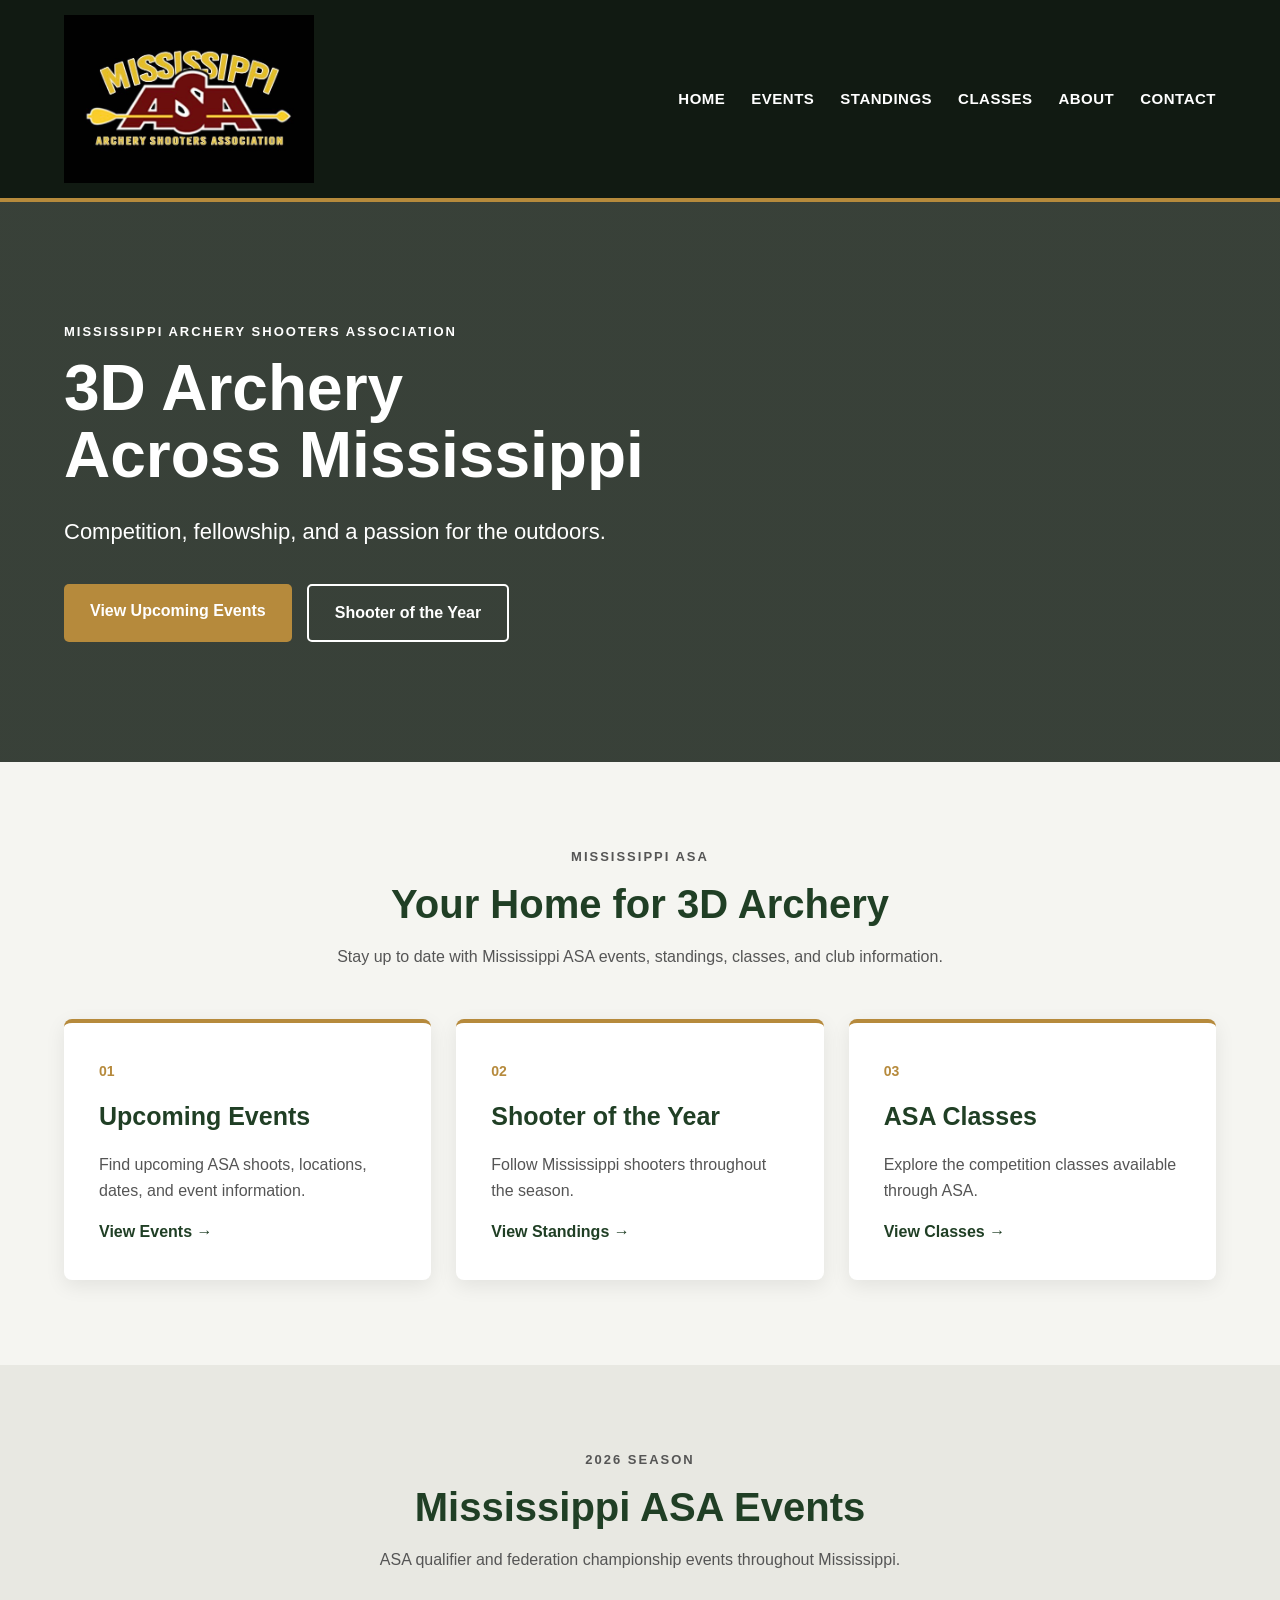
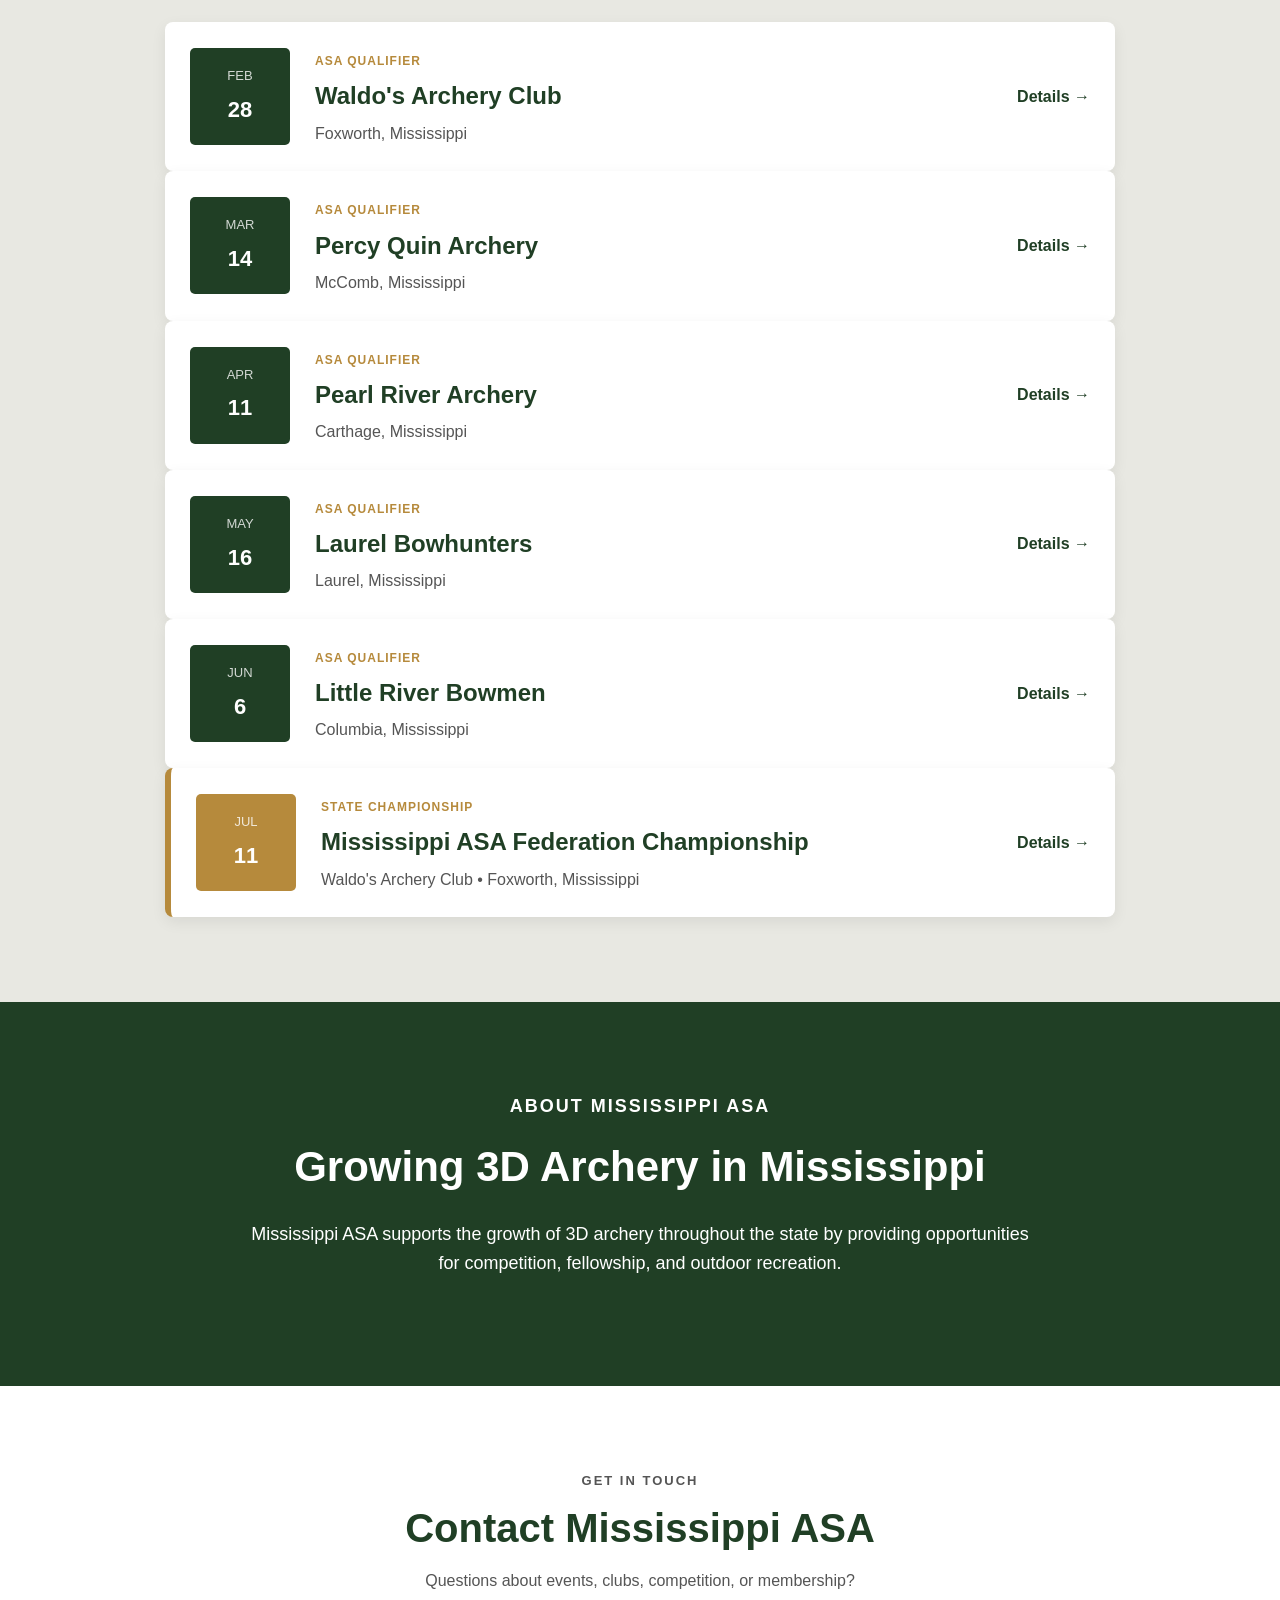
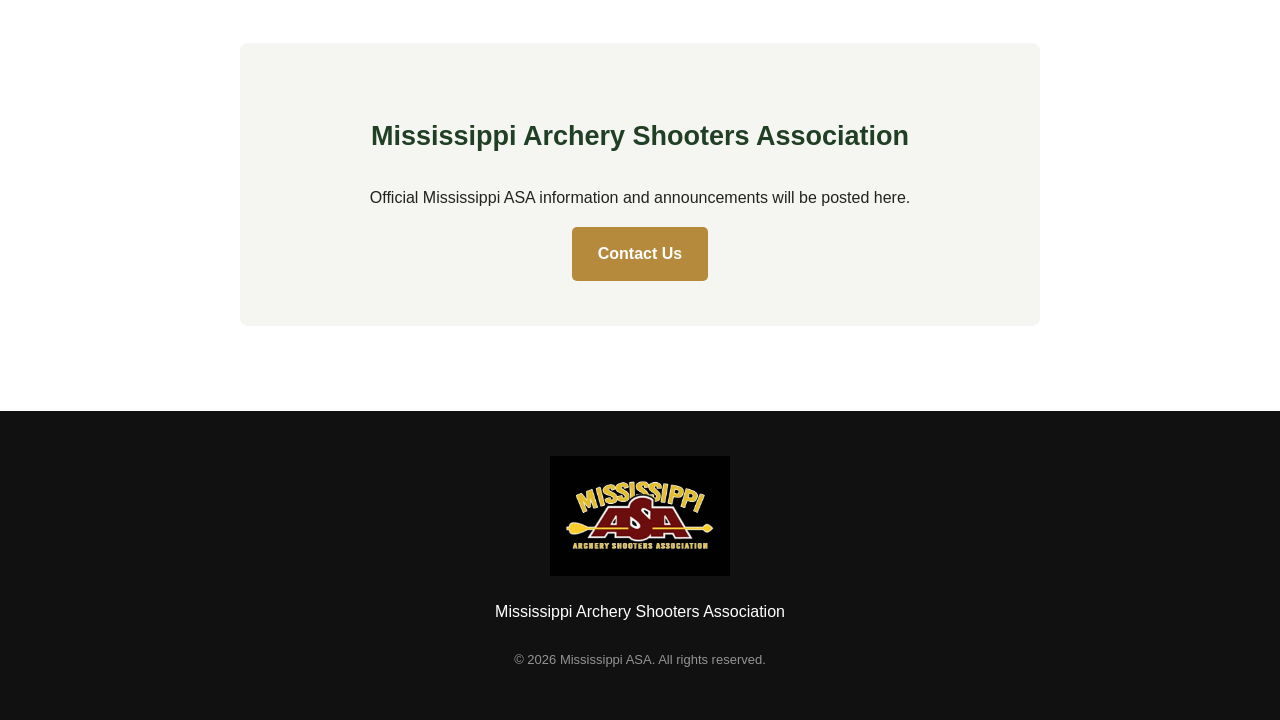
==== index.html @ 08bc9ba5 "Update event links to point to events.html" ====
<!DOCTYPE html>
<html lang="en">

<head>

    <meta charset="UTF-8">

    <meta name="viewport"
          content="width=device-width, initial-scale=1.0">

    <meta name="description"
          content="Mississippi Archery Shooters Association - 3D archery competition across Mississippi.">

    <title>Mississippi ASA | 3D Archery in Mississippi</title>

    <link rel="stylesheet" href="css/style.css">

</head>

<body>


<!-- =========================
     HEADER
========================= -->

<header class="site-header">

    <div class="container header-content">

        <a href="index.html" class="brand">

            <img
                src="./images/asablacknewlogo.jpeg"
                alt="Mississippi Archery Shooters Association"
                class="site-logo"
            >

        </a>


        <nav class="main-nav">

            <a href="index.html">Home</a>

            <a href="events.html">Events</a>

            <a href="standings.html">Standings</a>

            <a href="#classes">Classes</a>

            <a href="#about">About</a>

            <a href="#contact">Contact</a>

        </nav>

    </div>

</header>



<!-- =========================
     HERO
========================= -->

<main>

<section class="hero">

    <div class="container hero-content">

        <p class="eyebrow">
            MISSISSIPPI ARCHERY SHOOTERS ASSOCIATION
        </p>

        <h1>
            3D Archery<br>
            Across Mississippi
        </h1>

        <p class="hero-text">
            Competition, fellowship, and a passion for
            the outdoors.
        </p>

        <div class="hero-buttons">

            <a href="events.html" class="button">
                View Upcoming Events
            </a>

            <a href="standings.html" class="button button-outline">
                Shooter of the Year
            </a>

        </div>

    </div>

</section>



<!-- =========================
     QUICK LINKS
========================= -->

<section class="quick-links">

    <div class="container">

        <div class="section-heading">

            <p class="eyebrow">
                MISSISSIPPI ASA
            </p>

            <h2>
                Your Home for 3D Archery
            </h2>

            <p>
                Stay up to date with Mississippi ASA
                events, standings, classes, and club information.
            </p>

        </div>


        <div class="card-grid">


            <article class="card">

                <span class="card-number">
                    01
                </span>

                <h3>
                    Upcoming Events
                </h3>

                <p>
                    Find upcoming ASA shoots,
                    locations, dates, and event information.
                </p>

                <a href="events.html">
                    View Events →
                </a>

            </article>



            <article class="card">

                <span class="card-number">
                    02
                </span>

                <h3>
                    Shooter of the Year
                </h3>

                <p>
                    Follow Mississippi shooters
                    throughout the season.
                </p>

                <a href="standings.html">
                    View Standings →
                </a>

            </article>



            <article class="card">

                <span class="card-number">
                    03
                </span>

                <h3>
                    ASA Classes
                </h3>

                <p>
                    Explore the competition classes
                    available through ASA.
                </p>

                <a href="#classes">
                    View Classes →
                </a>

            </article>

        </div>

    </div>

</section>




<!-- =========================
     2026 ASA EVENTS
========================= -->
<section class="events" id="events">

    <div class="container">

        <div class="section-heading">

            <p class="eyebrow">
                2026 SEASON
            </p>

            <h2>
                Mississippi ASA Events
            </h2>

            <p>
                ASA qualifier and federation championship
                events throughout Mississippi.
            </p>

        </div>

        <div class="event-list">

            <article class="event-card">

                <div class="event-date">
                    <span>FEB</span>
                    <strong>28</strong>
                </div>

                <div class="event-info">

                    <span class="event-type">
                        ASA QUALIFIER
                    </span>

                    <h3>
                        Waldo's Archery Club
                    </h3>

                    <p>
                        Foxworth, Mississippi
                    </p>

                </div>

                <span class="event-link">
                    Details →
                </span>

            </article>


            <article class="event-card">

                <div class="event-date">
                    <span>MAR</span>
                    <strong>14</strong>
                </div>

                <div class="event-info">

                    <span class="event-type">
                        ASA QUALIFIER
                    </span>

                    <h3>
                        Percy Quin Archery
                    </h3>

                    <p>
                        McComb, Mississippi
                    </p>

                </div>

                <span class="event-link">
                    Details →
                </span>

            </article>


            <article class="event-card">

                <div class="event-date">
                    <span>APR</span>
                    <strong>11</strong>
                </div>

                <div class="event-info">

                    <span class="event-type">
                        ASA QUALIFIER
                    </span>

                    <h3>
                        Pearl River Archery
                    </h3>

                    <p>
                        Carthage, Mississippi
                    </p>

                </div>

                <span class="event-link">
                    Details →
                </span>

            </article>


            <article class="event-card">

                <div class="event-date">
                    <span>MAY</span>
                    <strong>16</strong>
                </div>

                <div class="event-info">

                    <span class="event-type">
                        ASA QUALIFIER
                    </span>

                    <h3>
                        Laurel Bowhunters
                    </h3>

                    <p>
                        Laurel, Mississippi
                    </p>

                </div>

                <span class="event-link">
                    Details →
                </span>

            </article>


            <article class="event-card">

                <div class="event-date">
                    <span>JUN</span>
                    <strong>6</strong>
                </div>

                <div class="event-info">

                    <span class="event-type">
                        ASA QUALIFIER
                    </span>

                    <h3>
                        Little River Bowmen
                    </h3>

                    <p>
                        Columbia, Mississippi
                    </p>

                </div>

                <span class="event-link">
                    Details →
                </span>

            </article>


            <article class="event-card featured-event">

                <div class="event-date">
                    <span>JUL</span>
                    <strong>11</strong>
                </div>

                <div class="event-info">

                    <span class="event-type">
                        STATE CHAMPIONSHIP
                    </span>

                    <h3>
                        Mississippi ASA Federation Championship
                    </h3>

                    <p>
                        Waldo's Archery Club • Foxworth, Mississippi
                    </p>

                </div>

                <span class="event-link">
                    Details →
                </span>

            </article>

        </div>

    </div>

</section>


<!-- =========================
     ABOUT
========================= -->

<section class="about" id="about">

    <div class="container about-content">

        <p class="eyebrow">
            ABOUT MISSISSIPPI ASA
        </p>

        <h2>
            Growing 3D Archery in Mississippi
        </h2>

        <p>
            Mississippi ASA supports the growth of 3D
            archery throughout the state by providing
            opportunities for competition, fellowship,
            and outdoor recreation.
        </p>

    </div>

</section>



<!-- =========================
     CONTACT
========================= -->

<section class="contact" id="contact">

    <div class="container">

        <div class="section-heading">

            <p class="eyebrow">
                GET IN TOUCH
            </p>

            <h2>
                Contact Mississippi ASA
            </h2>

            <p>
                Questions about events, clubs,
                competition, or membership?
            </p>

        </div>


        <div class="contact-card">

            <h3>
                Mississippi Archery Shooters Association
            </h3>

            <p>
                Official Mississippi ASA information
                and announcements will be posted here.
            </p>

            <a href="mailto:info@mississippi-asa.com"
               class="button">
                Contact Us
            </a>

        </div>

    </div>

</section>

</main>



<!-- =========================
     FOOTER
========================= -->

<footer class="site-footer">

    <div class="container">

        <img
            src="./images/asablacknewlogo.jpeg"
            alt="Mississippi ASA"
            class="footer-logo"
        >

        <p>
            Mississippi Archery Shooters Association
        </p>

        <p class="copyright">
            © 2026 Mississippi ASA. All rights reserved.
        </p>

    </div>

</footer>


</body>

</html>
---- css/style.css ----
/* =========================================================
   MISSISSIPPI ASA WEBSITE
   MAIN STYLESHEET
========================================================= */


/* =========================================================
   RESET
========================================================= */

* {
    box-sizing: border-box;
}

html {
    scroll-behavior: smooth;
}

body {
    margin: 0;
    font-family: Arial, Helvetica, sans-serif;
    color: #222;
    background: #f5f5f1;
    line-height: 1.6;
}

img {
    max-width: 100%;
}

a {
    text-decoration: none;
}

.container {
    width: 90%;
    max-width: 1200px;
    margin: 0 auto;
}


/* =========================================================
   HEADER
========================================================= */

.site-header {
    background: #111a12;
    color: white;
    border-bottom: 4px solid #b68a3c;
}

.header-content {
    display: flex;
    justify-content: space-between;
    align-items: center;
    gap: 30px;
    padding: 15px 0;
}

.brand {
    display: flex;
    align-items: center;
}

.site-logo {
    width: 250px;
    height: auto;
    display: block;
}


/* =========================================================
   NAVIGATION
========================================================= */

.main-nav {
    display: flex;
    align-items: center;
    gap: 26px;
}

.main-nav a {
    color: white;
    font-weight: bold;
    font-size: 15px;
    text-transform: uppercase;
    letter-spacing: 0.5px;
}

.main-nav a:hover {
    color: #d5aa51;
}


/* =========================================================
   HERO
========================================================= */

.hero {
    min-height: 560px;

    display: flex;
    align-items: center;

    background:
        linear-gradient(
            rgba(15, 25, 16, 0.82),
            rgba(15, 25, 16, 0.82)
        );

    color: white;
}

.hero-content {
    padding: 90px 0;
}

.eyebrow {
    margin: 0 0 12px;

    font-size: 13px;
    font-weight: bold;

    letter-spacing: 2px;
}

.hero h1 {
    max-width: 800px;

    margin: 0 0 25px;

    font-size: 64px;
    line-height: 1.05;
}

.hero-text {
    max-width: 650px;

    margin: 0 0 35px;

    font-size: 22px;
}

.hero-buttons {
    display: flex;
    gap: 15px;
    flex-wrap: wrap;
}


/* =========================================================
   BUTTONS
========================================================= */

.button {
    display: inline-block;

    padding: 14px 26px;

    background: #b68a3c;
    color: white;

    border-radius: 5px;

    font-weight: bold;

    transition: 0.2s ease;
}

.button:hover {
    background: #946d2c;
    transform: translateY(-1px);
}

.button-outline {
    background: transparent;

    border: 2px solid white;
}

.button-outline:hover {
    background: white;
    color: #203f25;
}


/* =========================================================
   SECTION HEADINGS
========================================================= */

.quick-links,
.events,
.standings,
.classes,
.contact {
    padding: 85px 0;
}

.section-heading {
    max-width: 720px;

    margin: 0 auto 50px;

    text-align: center;
}

.section-heading h2 {
    margin: 5px 0 15px;

    color: #203f25;

    font-size: 40px;
    line-height: 1.2;
}

.section-heading p {
    color: #555;
}
.event-type {
    display: inline-block;
    margin-bottom: 6px;

    color: #b68a3c;

    font-size: 12px;
    font-weight: bold;

    letter-spacing: 1px;
}

.featured-event {
    border-left: 6px solid #b68a3c;
}

.featured-event .event-date {
    background: #b68a3c;
}

.event-link:hover {
    color: #b68a3c;
}

/* =========================================================
   QUICK LINK CARDS
========================================================= */

.card-grid {
    display: grid;

    grid-template-columns:
        repeat(3, 1fr);

    gap: 25px;
}

.card {
    background: white;

    padding: 35px;

    border-radius: 8px;

    box-shadow:
        0 6px 20px rgba(0, 0, 0, 0.08);

    border-top: 4px solid #b68a3c;
}

.card-number {
    color: #b68a3c;

    font-size: 14px;
    font-weight: bold;
}

.card h3 {
    margin: 12px 0;

    color: #203f25;

    font-size: 25px;
}

.card p {
    color: #555;
}

.card a {
    color: #203f25;

    font-weight: bold;
}

.card a:hover {
    color: #b68a3c;
}


/* =========================================================
   EVENTS
========================================================= */

.events {
    background: #e8e8e2;
}

.event-list {
    max-width: 950px;

    margin: auto;
}

.event-card {
    display: flex;

    align-items: center;

    gap: 25px;

    background: white;

    padding: 25px;

    border-radius: 8px;

    box-shadow:
        0 5px 15px rgba(0, 0, 0, 0.07);
}

.event-date {
    min-width: 100px;

    padding: 18px;

    background: #203f25;

    color: white;

    text-align: center;

    border-radius: 5px;
}

.event-date span {
    display: block;

    font-size: 13px;

    opacity: 0.8;
}

.event-date strong {
    display: block;

    margin-top: 5px;

    font-size: 22px;
}

.event-info {
    flex: 1;
}

.event-info h3 {
    margin: 0 0 5px;

    color: #203f25;

    font-size: 24px;
}

.event-info p {
    margin: 0;

    color: #555;
}
.event-type {
    display: inline-block;

    margin-bottom: 6px;

    color: #b68a3c;

    font-size: 12px;

    font-weight: bold;

    letter-spacing: 1px;
}

.featured-event {
    border-left: 6px solid #b68a3c;
}

.featured-event .event-date {
    background: #b68a3c;
}

.event-link:hover {
    color: #b68a3c;
}

.event-link {
    color: #203f25;

    font-weight: bold;
}


/* =========================================================
   SHOOTER OF THE YEAR
========================================================= */

.standings {
    background: white;
}

.standings-preview {
    max-width: 950px;

    margin: 0 auto 35px;

    border-radius: 8px;

    overflow: hidden;

    box-shadow:
        0 5px 20px rgba(0, 0, 0, 0.08);
}

.standing-header,
.standing-row {
    display: grid;

    grid-template-columns:
        100px 1fr 180px 120px;

    gap: 15px;

    align-items: center;

    padding: 18px 25px;
}

.standing-header {
    background: #203f25;

    color: white;

    font-size: 13px;

    font-weight: bold;

    letter-spacing: 1px;
}

.standing-row {
    background: #f8f8f5;

    color: #333;
}

.center-button {
    text-align: center;
}


/* =========================================================
   ASA CLASSES
========================================================= */

.classes {
    background: #f0f0eb;
}

.class-grid {
    display: grid;

    grid-template-columns:
        repeat(3, 1fr);

    gap: 20px;
}

.class-card {
    background: white;

    padding: 30px;

    border-radius: 7px;

    border-left: 5px solid #b68a3c;

    box-shadow:
        0 4px 15px rgba(0, 0, 0, 0.06);
}

.class-card h3 {
    margin-top: 0;

    color: #203f25;

    font-size: 22px;
}

.class-card p {
    margin-bottom: 0;

    color: #666;
}


/* =========================================================
   ABOUT
========================================================= */

.about {
    padding: 90px 0;

    background: #203f25;

    color: white;
}

.about-content {
    max-width: 800px;

    text-align: center;
}

.about h2 {
    margin: 5px 0 20px;

    font-size: 42px;
}

.about p {
    font-size: 18px;
}


/* =========================================================
   CONTACT
========================================================= */

.contact {
    background: white;
}

.contact-card {
    max-width: 800px;

    margin: auto;

    padding: 45px;

    text-align: center;

    background: #f5f5f1;

    border-radius: 8px;
}

.contact-card h3 {
    color: #203f25;

    font-size: 27px;
}


/* =========================================================
   FOOTER
========================================================= */

.site-footer {
    padding: 45px 0;

    background: #111;

    color: white;

    text-align: center;
}

.footer-logo {
    width: 180px;

    margin-bottom: 10px;
}

.site-footer p {
    margin: 5px 0;
}

.copyright {
    margin-top: 25px !important;

    font-size: 13px;

    opacity: 0.55;
}


/* =========================================================
   TABLET
========================================================= */

@media (max-width: 900px) {

    .header-content {
        flex-direction: column;

        text-align: center;
    }

    .main-nav {
        flex-wrap: wrap;

        justify-content: center;

        gap: 15px 20px;
    }

    .hero h1 {
        font-size: 52px;
    }

    .card-grid {
        grid-template-columns: 1fr;
    }

    .class-grid {
        grid-template-columns:
            repeat(2, 1fr);
    }

}


/* =========================================================
   MOBILE
========================================================= */

@media (max-width: 600px) {

    .container {
        width: 92%;
    }

    .site-logo {
        width: 190px;
    }

    .main-nav {
        gap: 10px 15px;
    }

    .main-nav a {
        font-size: 13px;
    }

    .hero {
        min-height: 500px;
    }

    .hero-content {
        padding: 70px 0;
    }

    .hero h1 {
        font-size: 42px;
    }

    .hero-text {
        font-size: 18px;
    }

    .hero-buttons {
        flex-direction: column;

        align-items: flex-start;
    }

    .section-heading h2 {
        font-size: 32px;
    }

    .event-card {
        flex-direction: column;

        align-items: flex-start;
    }

    .event-date {
        width: 100%;
    }

    .standing-header,
    .standing-row {
        grid-template-columns:
            50px 1fr 80px;

        padding: 15px;
    }

    .standing-header span:nth-child(4),
    .standing-row strong:last-child {
        display: none;
    }

    .class-grid {
        grid-template-columns: 1fr;
    }

    .about h2 {
        font-size: 32px;
    }

}
/* =========================================================
   STANDINGS PAGE
========================================================= */

.page-hero {
    padding: 80px 0;

    background: #203f25;

    color: white;
}

.page-hero h1 {
    margin: 5px 0 10px;

    font-size: 50px;
}

.page-hero p {
    font-size: 18px;
}


.standings-page {
    padding: 80px 0;

    background: #f5f5f1;
}


.standings-controls {
    max-width: 950px;

    margin: 0 auto 25px;

    display: flex;

    align-items: center;

    gap: 15px;
}


.standings-controls label {
    font-weight: bold;

    color: #203f25;
}


.standings-controls select {
    padding: 10px 15px;

    border: 1px solid #ccc;

    border-radius: 5px;

    background: white;

    font-size: 15px;
}


.standings-table {
    max-width: 950px;

    margin: auto;

    background: white;

    border-radius: 8px;

    overflow: hidden;

    box-shadow:
        0 5px 20px rgba(0,0,0,.08);
}


.standings-table .standing-header,
.standings-table .standing-row {

    display: grid;

    grid-template-columns:
        80px 1fr 180px 120px 80px;

    gap: 15px;

    align-items: center;

    padding: 18px 25px;

}


.standings-table .standing-header {

    background: #203f25;

    color: white;

    font-size: 13px;

    font-weight: bold;

    letter-spacing: 1px;
}


.standings-table .standing-row {

    border-bottom: 1px solid #eee;
}


/* MOBILE */

@media (max-width: 600px) {

    .page-hero h1 {
        font-size: 38px;
    }

    .standings-controls {
        flex-direction: column;

        align-items: flex-start;
    }

    .standings-table {
        overflow-x: auto;
    }

    .standings-table .standing-header,
    .standings-table .standing-row {

        min-width: 650px;

    }

}

/* =====================================================
   STANDINGS SEARCH
===================================================== */

.standings-controls {
    max-width: 950px;

    margin: 0 auto 25px;

    display: flex;

    align-items: flex-end;

    gap: 25px;

    flex-wrap: wrap;
}


.search-control,
.class-control {
    display: flex;

    flex-direction: column;

    gap: 7px;
}


.search-control {
    flex: 1;

    min-width: 260px;
}


.class-control {
    min-width: 220px;
}


.standings-controls label {
    color: #203f25;

    font-size: 14px;

    font-weight: bold;
}


.standings-controls input,
.standings-controls select {

    padding: 12px 14px;

    border: 1px solid #ccc;

    border-radius: 5px;

    background: white;

    font-size: 15px;

}


.standings-controls input:focus,
.standings-controls select:focus {

    outline: none;

    border-color: #b68a3c;

    box-shadow:
        0 0 0 2px rgba(182, 138, 60, 0.15);

}

/* =====================================================
   SHOOTER SCORECARD
===================================================== */

.shooter-row {
    cursor: pointer;

    transition:
        background 0.2s ease;
}


.shooter-row:hover {
    background: #eef1e9;
}


.shooter-row.expanded {
    background: #e8e8e2;
}


.shooter-name {
    font-weight: bold;

    color: #203f25;
}


.shooter-details {
    background: #f5f5f1;

    border-bottom:
        1px solid #ddd;
}


.scorecard {
    max-width: 900px;

    margin: 0 auto;

    padding: 30px 35px;
}


.scorecard h3 {
    margin:
        0 0 3px;

    color: #203f25;

    font-size: 25px;
}


.scorecard-class {
    margin-top: 0;

    color: #777;

    font-weight: bold;
}


.scorecard h4 {
    margin:
        25px 0 10px;

    color: #203f25;

    text-transform:
        uppercase;

    font-size: 13px;

    letter-spacing: 1px;
}


.score-header,
.score-line {
    display: grid;

    grid-template-columns:
        1fr 100px 80px 100px;

    gap: 15px;

    align-items: center;

    padding: 10px 15px;
}


.score-header {
    background: #203f25;

    color: white;

    font-size: 11px;

    font-weight: bold;
}


.score-line {
    background: white;

    border-bottom:
        1px solid #eee;
}


.score-line.counting {
    border-left:
        4px solid #b68a3c;
}


.score-line.dropped {
    color: #999;

    background: #fafafa;
}


.score-line.championship {
    border-left:
        4px solid #203f25;

    font-weight: bold;
}


.score-total {
    display: grid;

    grid-template-columns:
        1fr 120px 120px;

    gap: 15px;

    margin-top: 25px;

    padding: 20px;

    background: #203f25;

    color: white;

    font-weight: bold;

    align-items: center;
}


@media (max-width: 600px) {

    .scorecard {
        padding: 20px 15px;
    }


    .score-header,
    .score-line {

        grid-template-columns:
            1fr 65px 55px 75px;

        gap: 8px;

        padding: 9px 8px;

        font-size: 13px;

    }


    .score-total {

        grid-template-columns:
            1fr 80px 80px;

        gap: 8px;

        padding: 15px;

        font-size: 13px;

    }

}


/* =====================================================
   SHOOTER SCORECARD
===================================================== */

.shooter-row {
    cursor: pointer;
    transition: background-color 0.2s ease;
}

.shooter-row:hover {
    background-color: #eef1e9;
}


.shooter-row.expanded::after {
    content: "−";
}


.shooter-details {
    background: #f7f7f3;
    border-bottom: 1px solid #d8d8d2;
}


.scorecard {
    max-width: 900px;
    margin: 0 auto;
    padding: 30px;
}


.scorecard h3 {
    margin: 0;
    color: #203f25;
    font-size: 25px;
}


.scorecard p {
    margin-top: 5px;
    color: #777;
    font-weight: bold;
}


.scorecard h4 {
    margin: 25px 0 10px;
    color: #203f25;
    font-size: 13px;
    text-transform: uppercase;
    letter-spacing: 1px;
}


.score-header,
.score-line {
    display: grid;

    grid-template-columns:
        1fr
        100px
        70px
        100px;

    gap: 15px;

    align-items: center;

    padding: 12px 15px;
}


.score-header {
    background: #203f25;
    color: white;

    font-size: 11px;
    font-weight: bold;
}


.score-line {
    background: white;
    border-bottom: 1px solid #e5e5e5;
}


.score-line.counting {
    border-left: 4px solid #b68a3c;
}


.score-line.dropped {
    color: #999;
    background: #fafafa;
}


.score-line.championship {
    border-left: 4px solid #203f25;
    font-weight: bold;
}


.score-total {
    display: grid;

    grid-template-columns:
        1fr
        120px
        120px;

    gap: 15px;

    align-items: center;

    margin-top: 25px;

    padding: 20px;

    background: #203f25;
    color: white;

    font-weight: bold;

    border-radius: 5px;
}


@media (max-width: 600px) {

    .scorecard {
        padding: 20px 12px;
    }


    .score-header,
    .score-line {

        grid-template-columns:
            1fr
            60px
            50px
            70px;

        gap: 8px;

        padding: 10px 8px;

        font-size: 13px;
    }


    .score-total {

        grid-template-columns:
            1fr
            70px
            70px;

        gap: 8px;

        padding: 15px;

        font-size: 13px;
    }

}

/* =====================================================
   EVENT RESULTS PODIUM
===================================================== */

.event-result-row {
    transition:
        transform 0.15s ease,
        background-color 0.15s ease;
}

.event-result-row:hover {
    transform: translateX(3px);
}


/* 1st place */



/* 2nd place */



/* 3rd place */



/* Make podium scores stand out */

.event-result-row: strong,
.event-result-row: strong,
.event-result-row: strong {
    font-weight: 800;
}

/* =====================================================
   SHOOTER OF THE YEAR PODIUM
===================================================== */



/* 1st place */



/* 2nd place */




/* 3rd place */



/* Highlight scores */

.soy-result-row:strong,
.soy-result-row: strong,
.soy-result-row: strong {
    font-weight: 800;
}

/* =====================================================
   RESULTS PODIUM
===================================================== */

.podium-first {
    background: #fff8df !important;
    border-left: 5px solid #c9a227 !important;
}

.podium-second {
    background: #f3f3f3 !important;
    border-left: 5px solid #9b9b9b !important;
}

.podium-third {
    background: #f8eee5 !important;
    border-left: 5px solid #a66a3f !important;
}

.podium-first strong,
.podium-second strong,
.podium-third strong {
    font-weight: 800;
}
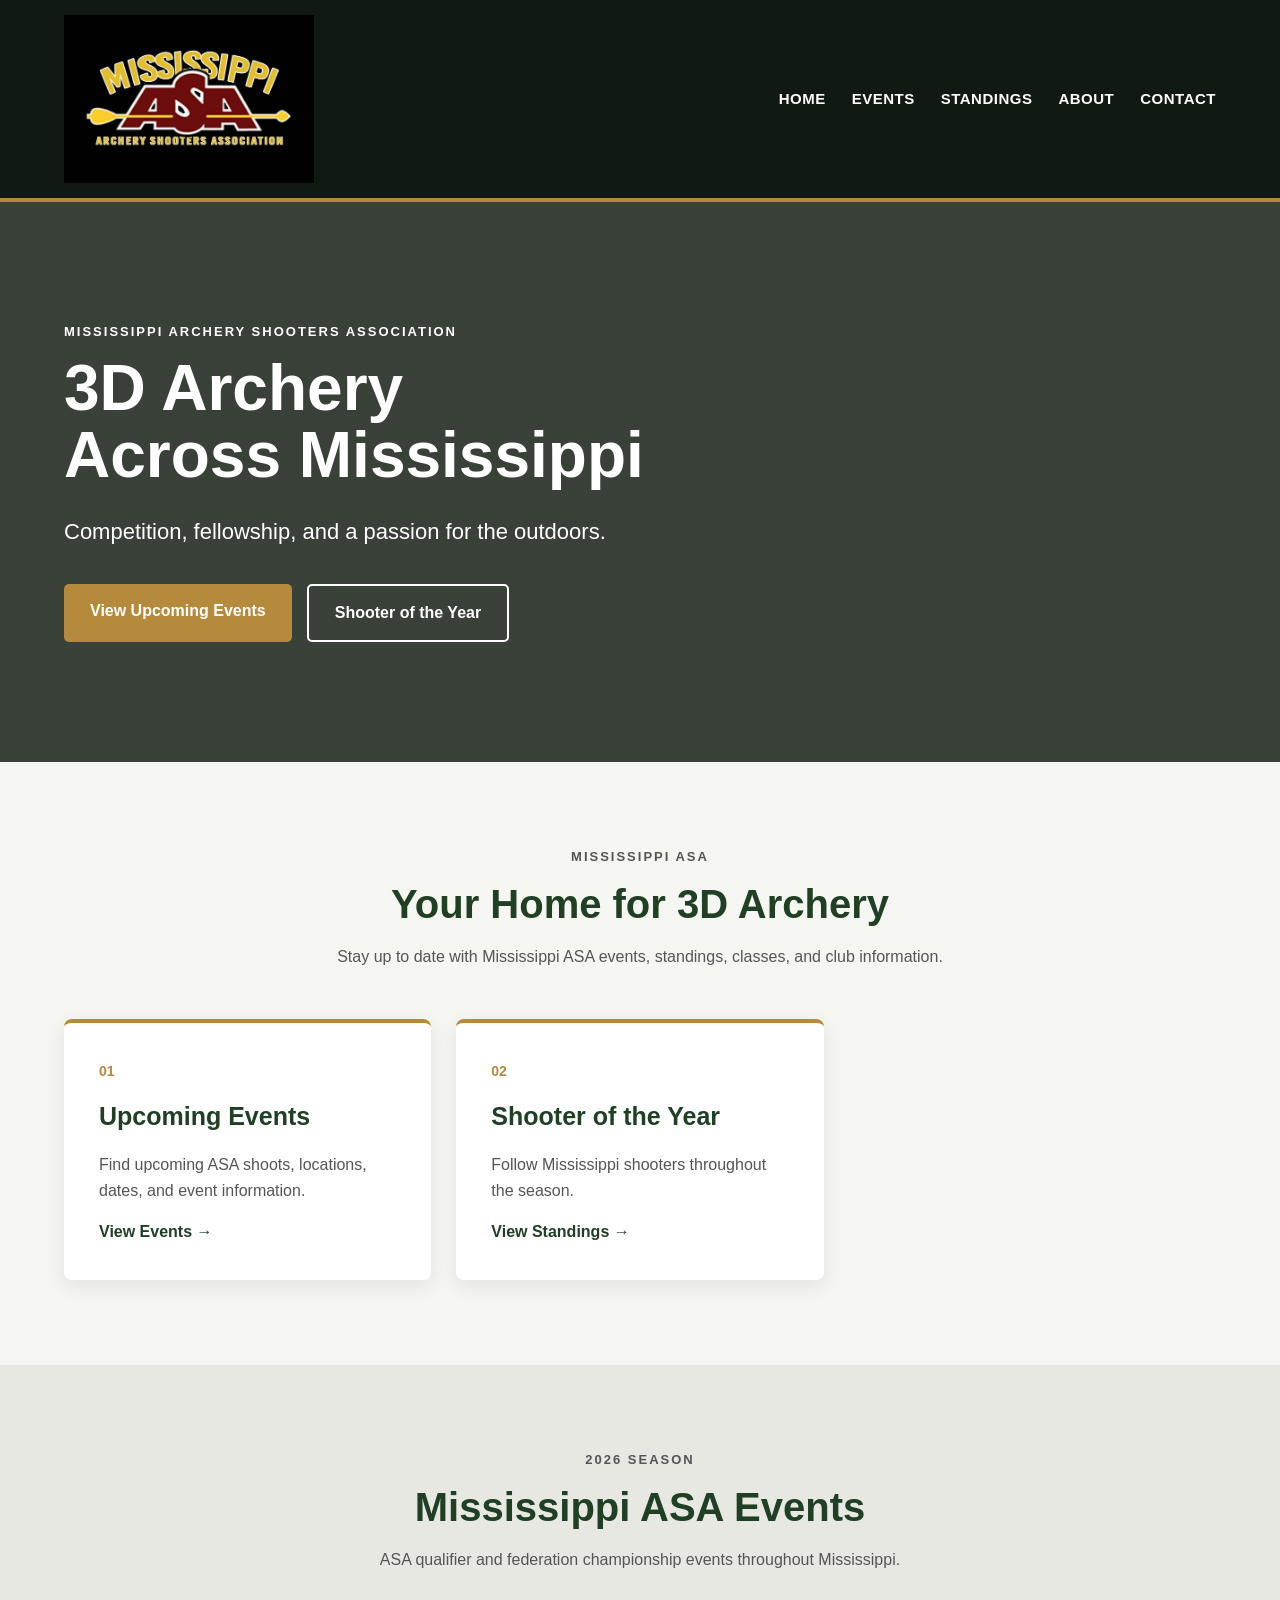
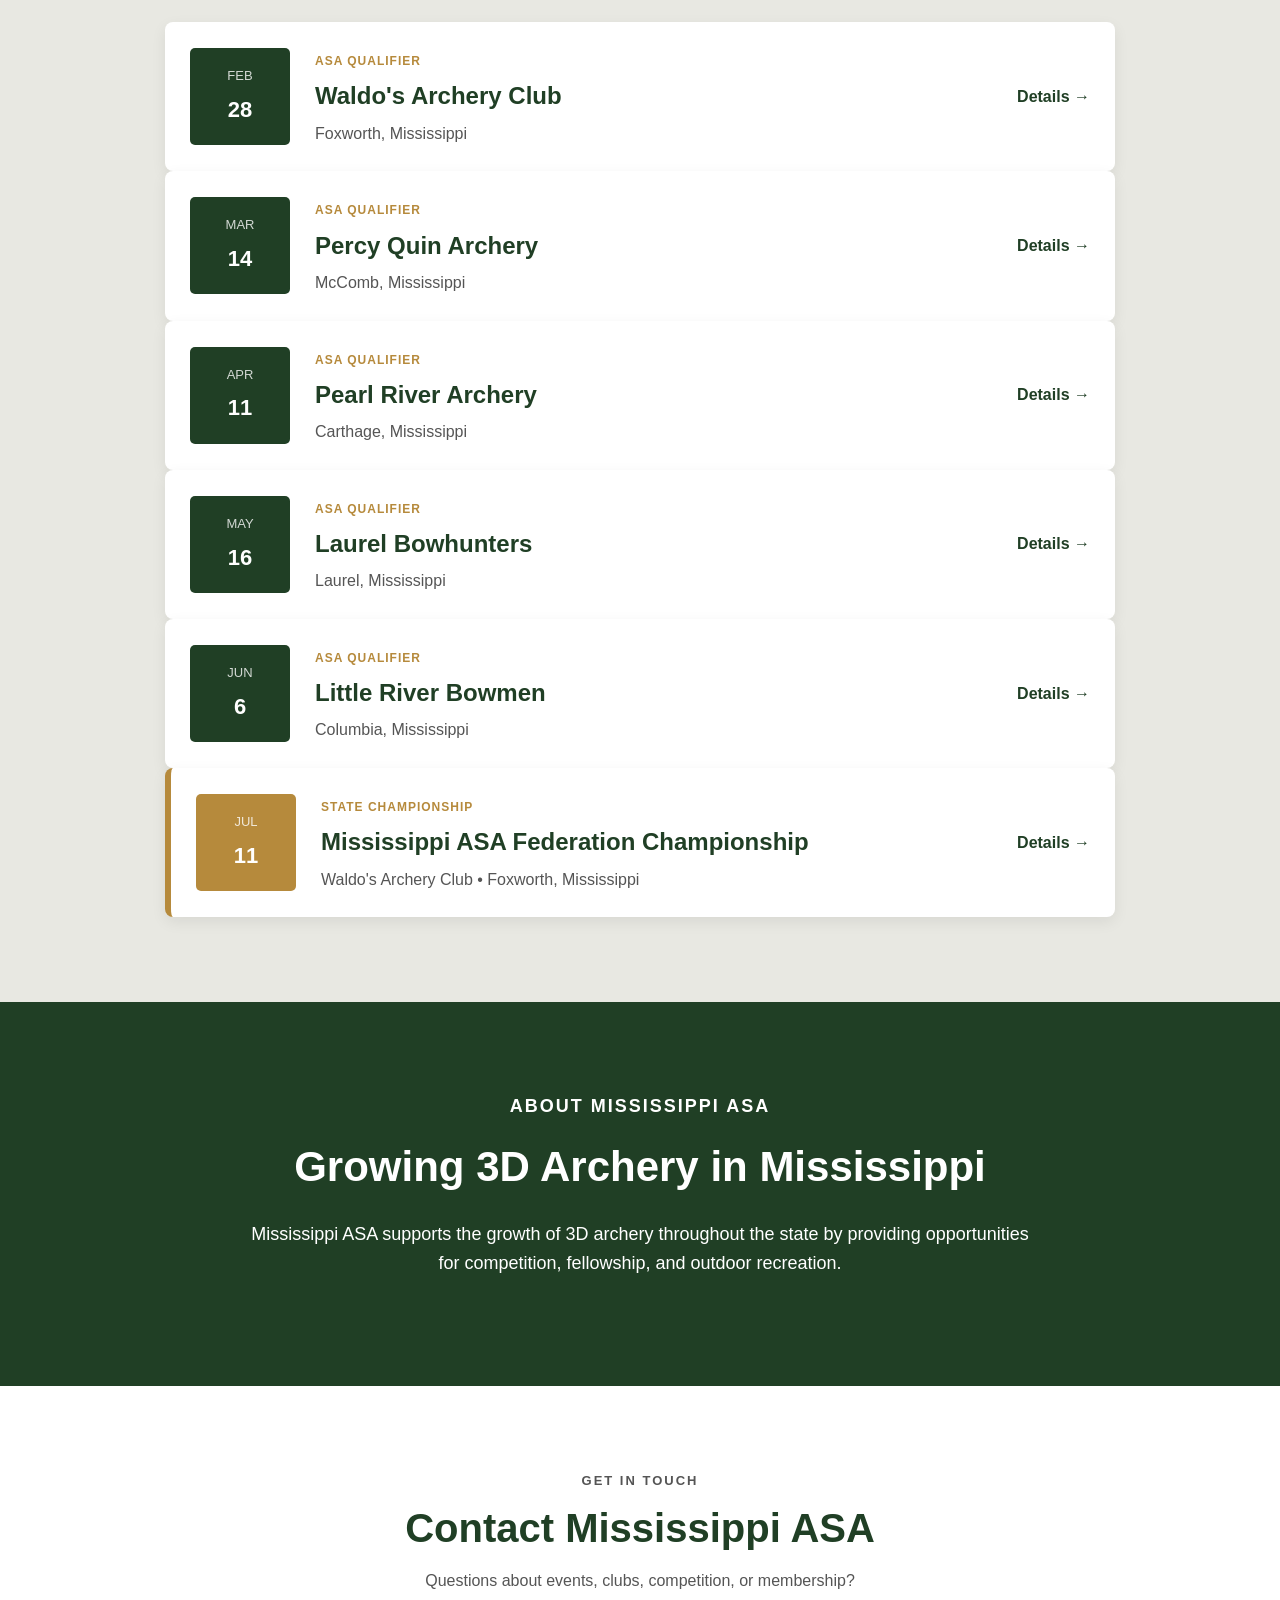
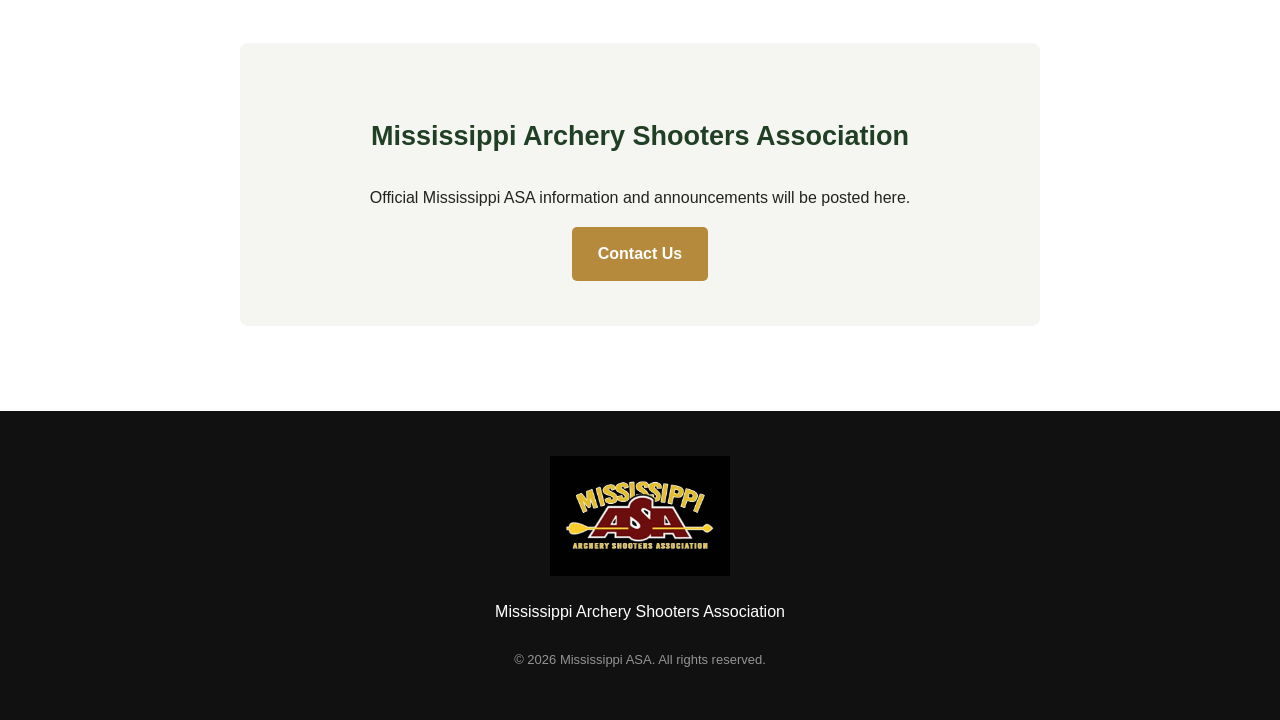
==== commit 894b31be: "Remove 'Classes' link and article section Removed 'Classes' link and associated article section from" ====
--- a/index.html
+++ b/index.html
@@ -47,8 +47,6 @@
 
             <a href="standings.html">Standings</a>
 
-            <a href="#classes">Classes</a>
-
             <a href="#about">About</a>
 
             <a href="#contact">Contact</a>
@@ -176,28 +174,6 @@
 
             </article>
 
-
-
-            <article class="card">
-
-                <span class="card-number">
-                    03
-                </span>
-
-                <h3>
-                    ASA Classes
-                </h3>
-
-                <p>
-                    Explore the competition classes
-                    available through ASA.
-                </p>
-
-                <a href="#classes">
-                    View Classes →
-                </a>
-
-            </article>
 
         </div>
 
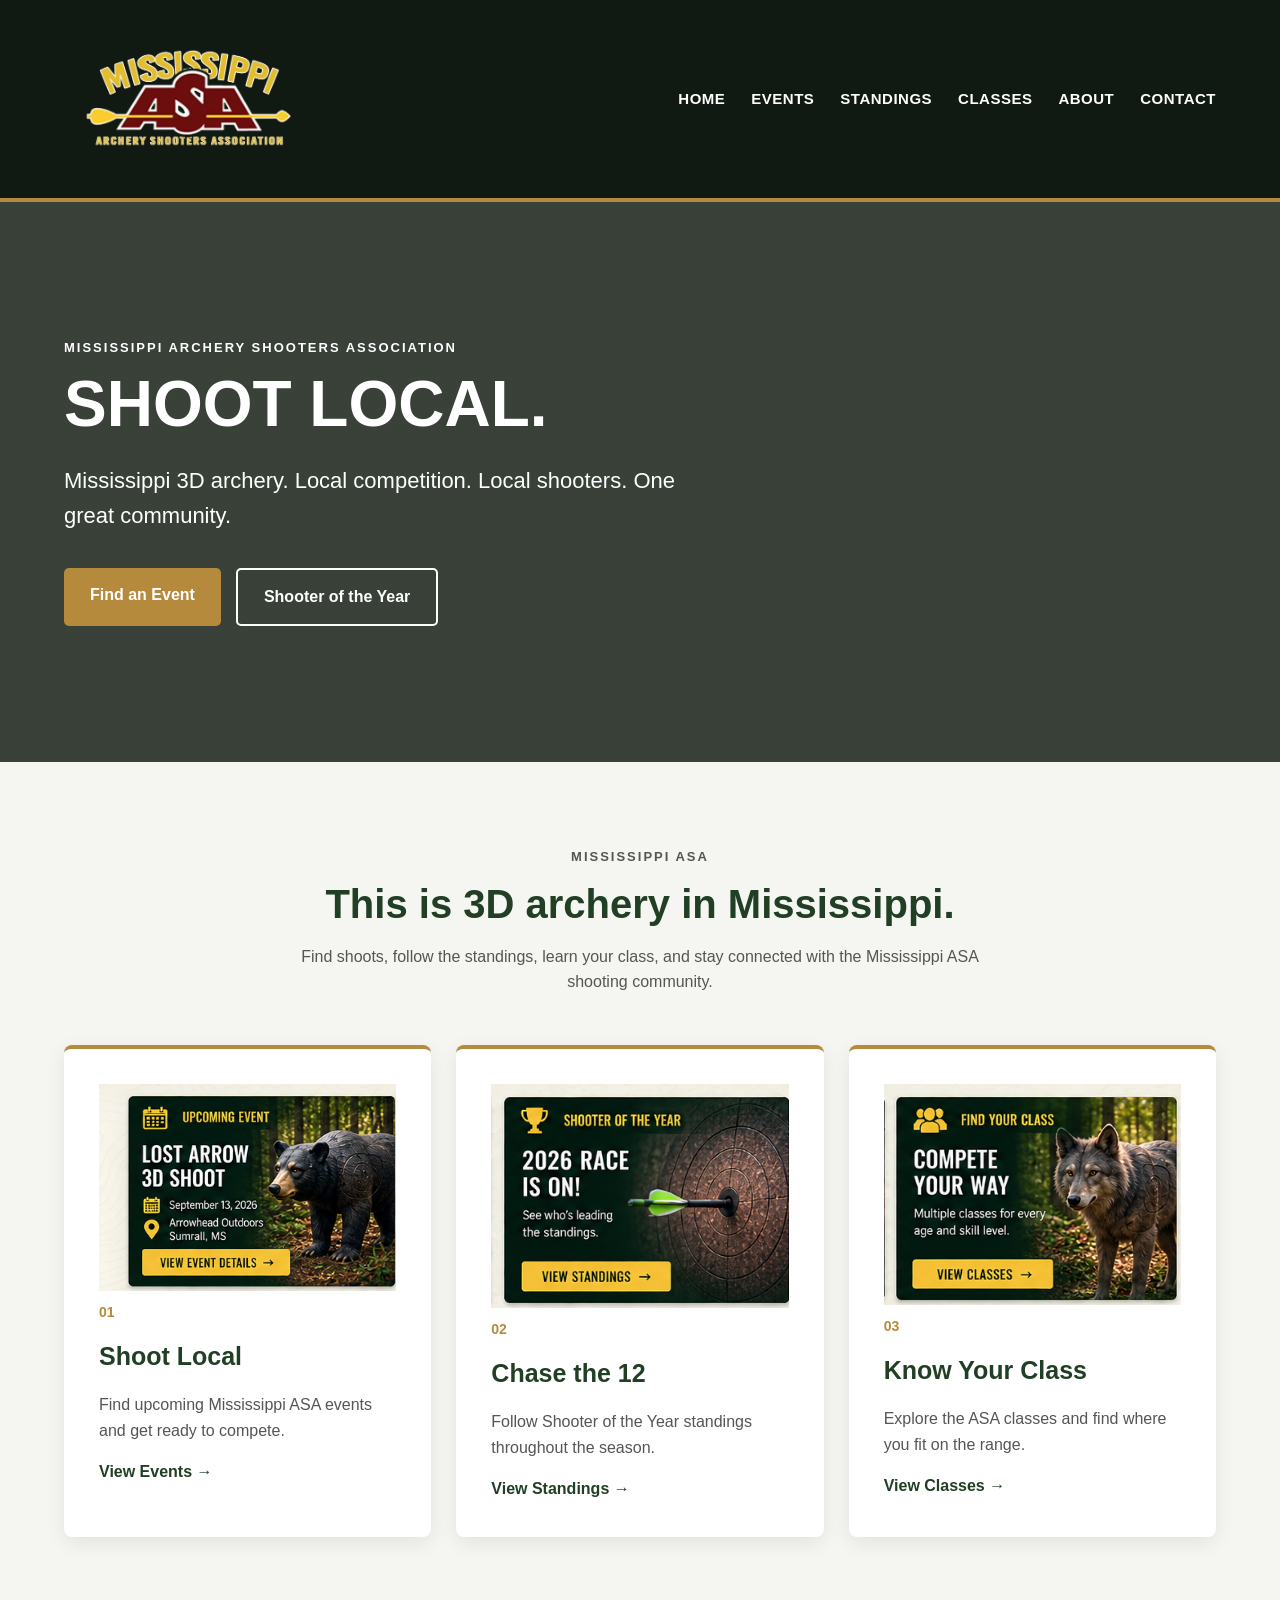
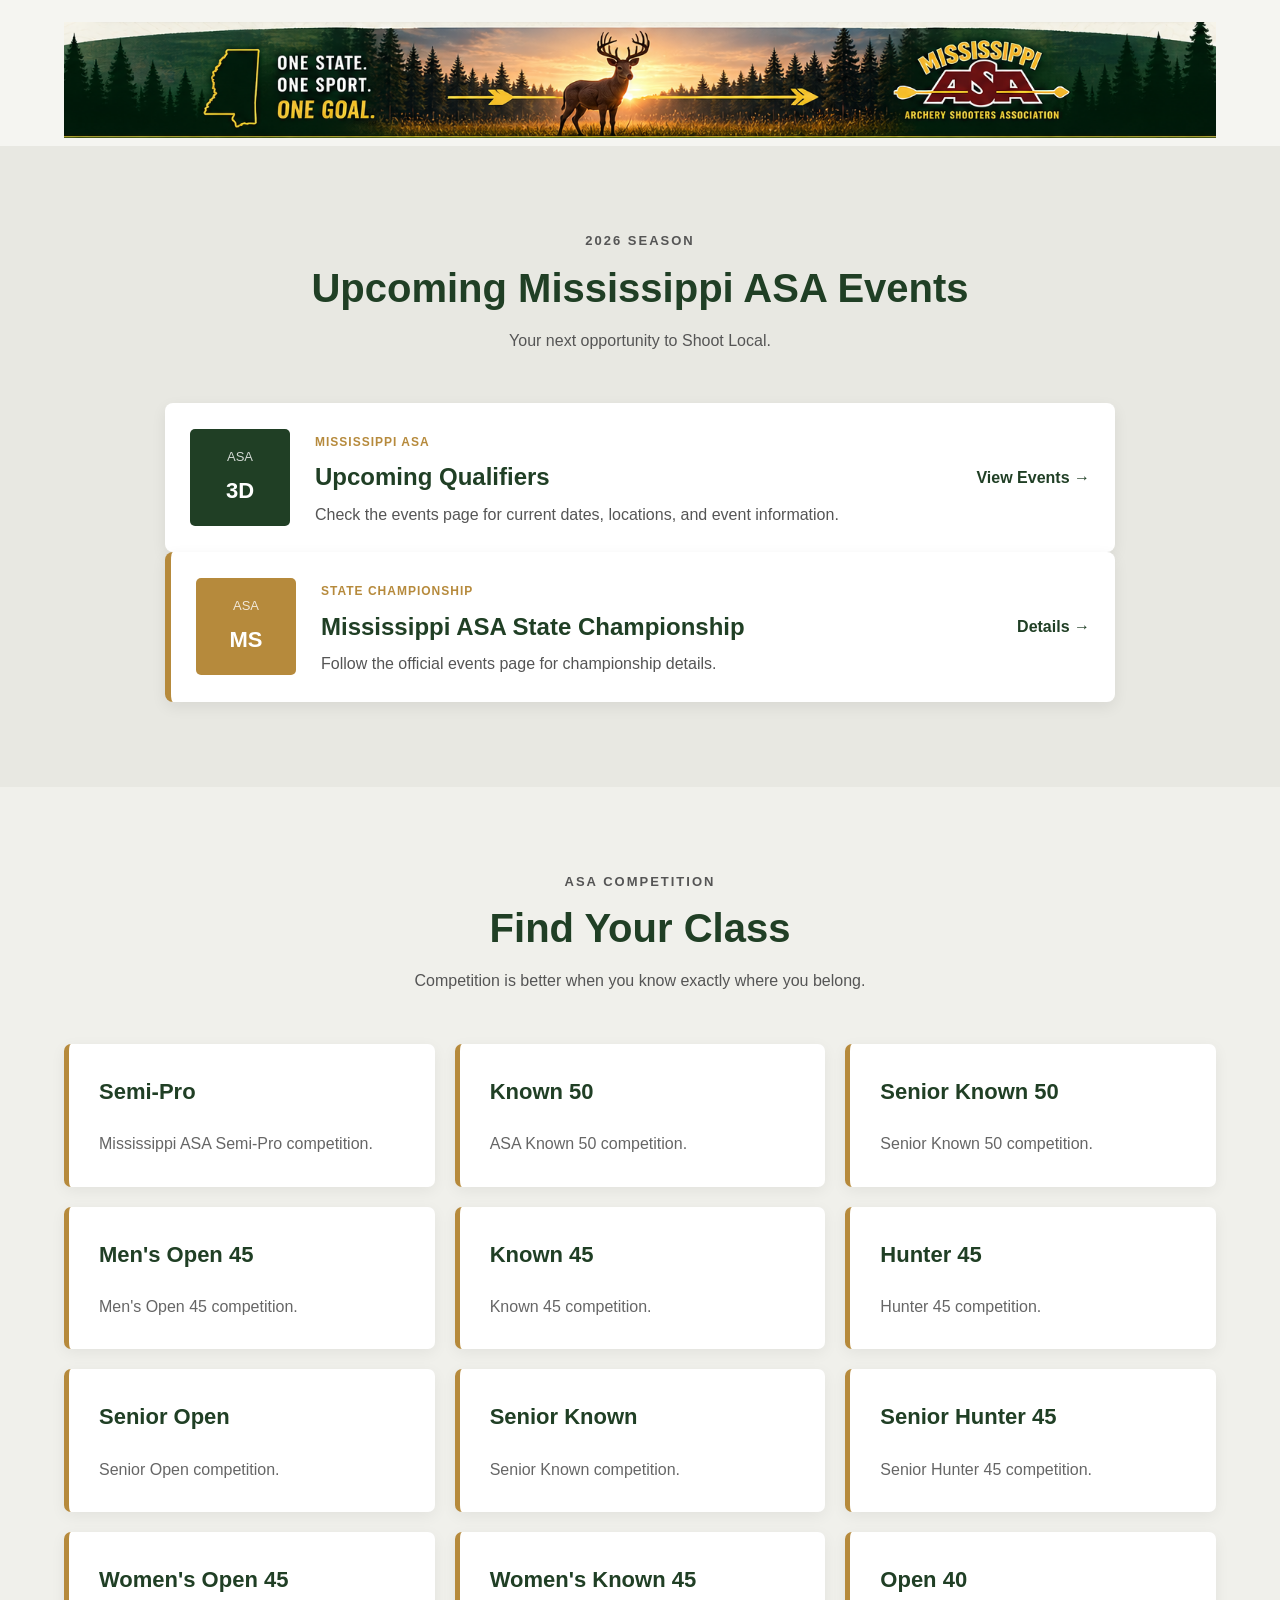
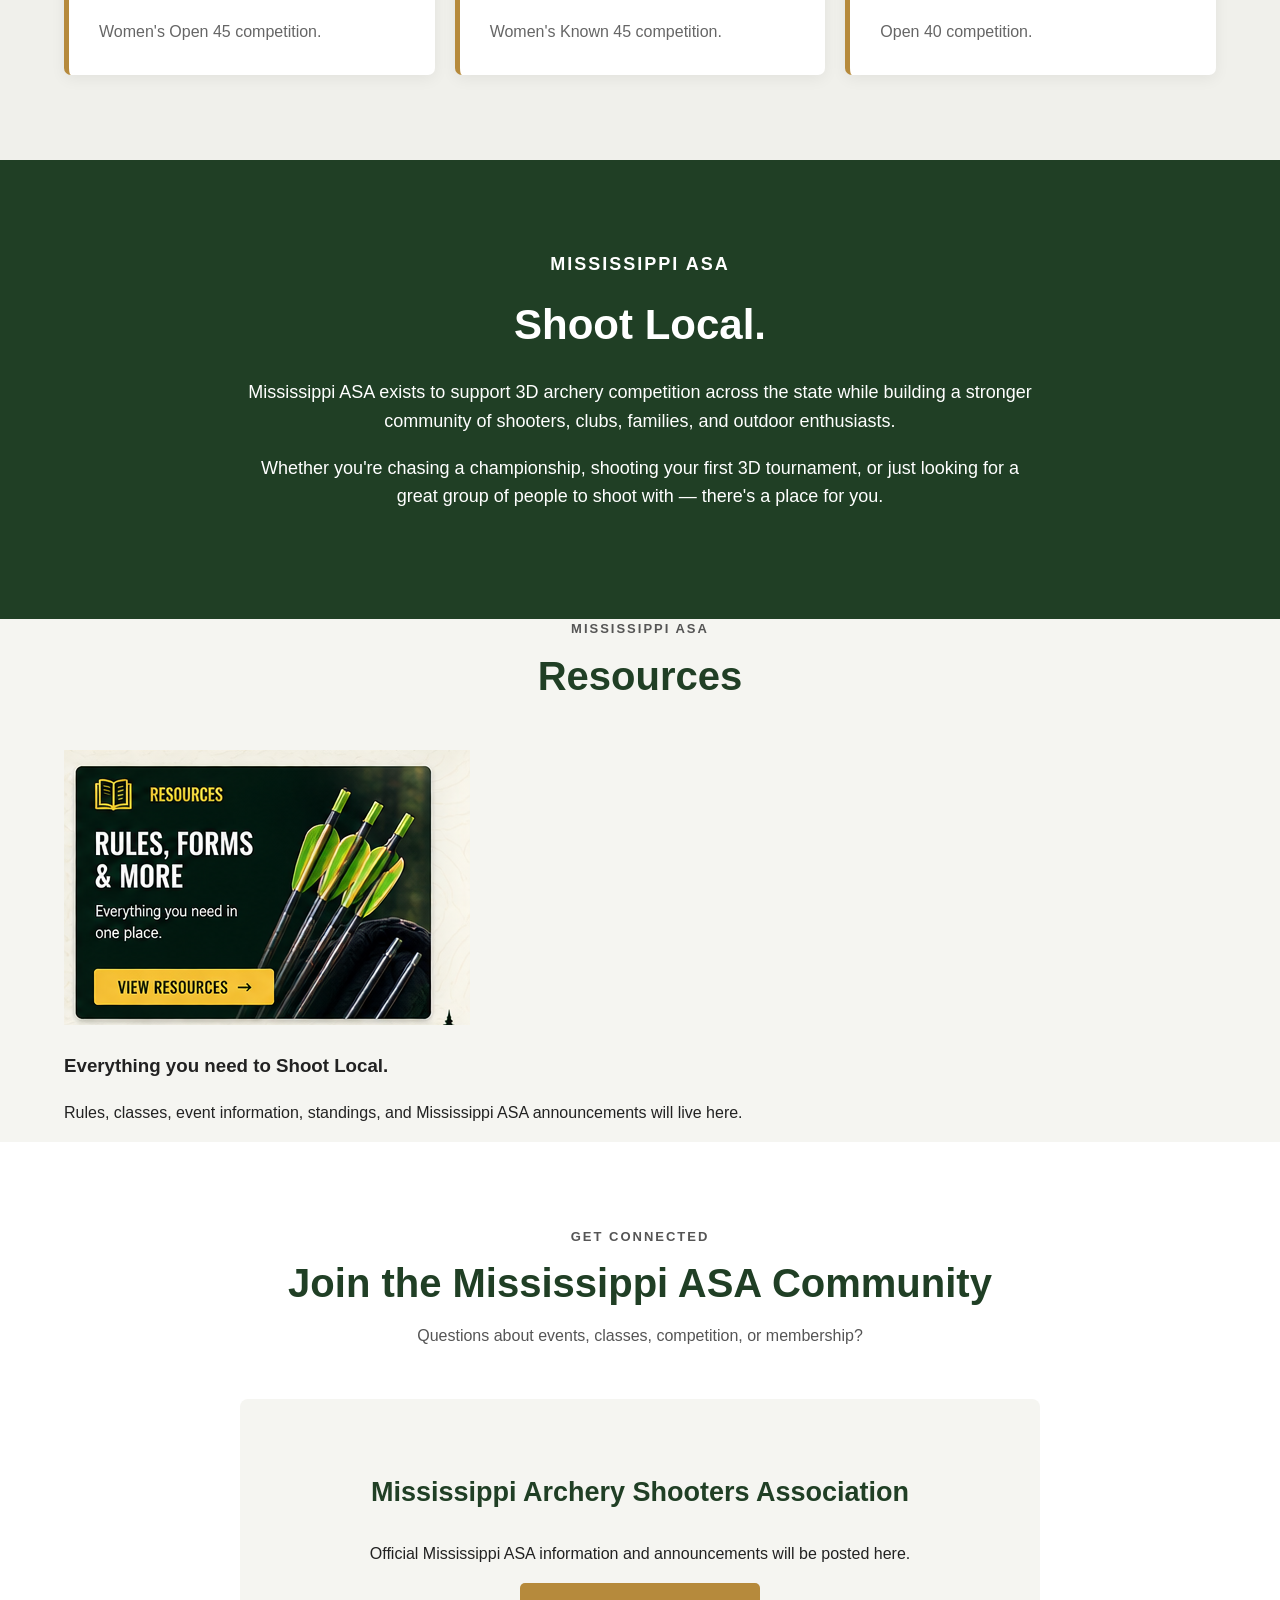
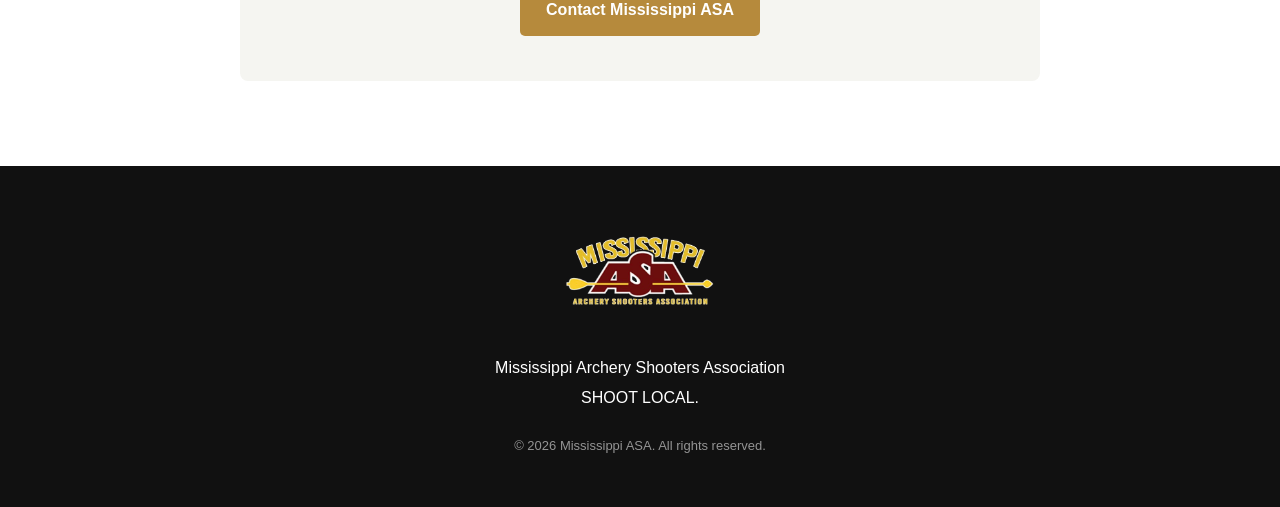
==== commit c27017b1: "Revise index.html for branding and content updates Updated the content and structure of the index.ht" ====
--- a/index.html
+++ b/index.html
@@ -5,33 +5,46 @@
 
     <meta charset="UTF-8">
 
-    <meta name="viewport"
-          content="width=device-width, initial-scale=1.0">
-
-    <meta name="description"
-          content="Mississippi Archery Shooters Association - 3D archery competition across Mississippi.">
-
-    <title>Mississippi ASA | 3D Archery in Mississippi</title>
-
-    <link rel="stylesheet" href="css/style.css">
+    <meta
+        name="viewport"
+        content="width=device-width, initial-scale=1.0"
+    >
+
+    <meta
+        name="description"
+        content="Mississippi Archery Shooters Association - Shoot Local."
+    >
+
+    <title>
+        Mississippi ASA | Shoot Local
+    </title>
+
+    <link
+        rel="stylesheet"
+        href="css/style.css"
+    >
 
 </head>
 
+
 <body>
 
 
-<!-- =========================
+<!-- =====================================================
      HEADER
-========================= -->
+===================================================== -->
 
 <header class="site-header">
 
     <div class="container header-content">
 
-        <a href="index.html" class="brand">
+        <a
+            href="index.html"
+            class="brand"
+        >
 
             <img
-                src="./images/asablacknewlogo.jpeg"
+                src="./images/msasa-logo-transparent.png"
                 alt="Mississippi Archery Shooters Association"
                 class="site-logo"
             >
@@ -41,15 +54,29 @@
 
         <nav class="main-nav">
 
-            <a href="index.html">Home</a>
-
-            <a href="events.html">Events</a>
-
-            <a href="standings.html">Standings</a>
-
-            <a href="#about">About</a>
-
-            <a href="#contact">Contact</a>
+            <a href="index.html">
+                Home
+            </a>
+
+            <a href="events.html">
+                Events
+            </a>
+
+            <a href="standings.html">
+                Standings
+            </a>
+
+            <a href="#classes">
+                Classes
+            </a>
+
+            <a href="#about">
+                About
+            </a>
+
+            <a href="#contact">
+                Contact
+            </a>
 
         </nav>
 
@@ -59,39 +86,53 @@
 
 
 
-<!-- =========================
+<!-- =====================================================
      HERO
-========================= -->
+===================================================== -->
 
 <main>
 
 <section class="hero">
 
+    <div class="hero-overlay"></div>
+
     <div class="container hero-content">
 
-        <p class="eyebrow">
-            MISSISSIPPI ARCHERY SHOOTERS ASSOCIATION
-        </p>
-
-        <h1>
-            3D Archery<br>
-            Across Mississippi
-        </h1>
-
-        <p class="hero-text">
-            Competition, fellowship, and a passion for
-            the outdoors.
-        </p>
-
-        <div class="hero-buttons">
-
-            <a href="events.html" class="button">
-                View Upcoming Events
-            </a>
-
-            <a href="standings.html" class="button button-outline">
-                Shooter of the Year
-            </a>
+        <div class="hero-copy">
+
+            <p class="eyebrow">
+                MISSISSIPPI ARCHERY SHOOTERS ASSOCIATION
+            </p>
+
+            <h1>
+                SHOOT LOCAL.
+            </h1>
+
+            <p class="hero-text">
+                Mississippi 3D archery.
+                Local competition.
+                Local shooters.
+                One great community.
+            </p>
+
+
+            <div class="hero-buttons">
+
+                <a
+                    href="events.html"
+                    class="button"
+                >
+                    Find an Event
+                </a>
+
+                <a
+                    href="standings.html"
+                    class="button button-outline"
+                >
+                    Shooter of the Year
+                </a>
+
+            </div>
 
         </div>
 
@@ -101,9 +142,9 @@
 
 
 
-<!-- =========================
-     QUICK LINKS
-========================= -->
+<!-- =====================================================
+     INTRO
+===================================================== -->
 
 <section class="quick-links">
 
@@ -116,36 +157,221 @@
             </p>
 
             <h2>
-                Your Home for 3D Archery
+                This is 3D archery in Mississippi.
             </h2>
 
             <p>
-                Stay up to date with Mississippi ASA
-                events, standings, classes, and club information.
-            </p>
-
-        </div>
+                Find shoots, follow the standings,
+                learn your class, and stay connected
+                with the Mississippi ASA shooting
+                community.
+            </p>
+
+        </div>
+
 
 
         <div class="card-grid">
 
 
-            <article class="card">
-
-                <span class="card-number">
-                    01
-                </span>
-
-                <h3>
-                    Upcoming Events
-                </h3>
-
-                <p>
-                    Find upcoming ASA shoots,
-                    locations, dates, and event information.
-                </p>
-
-                <a href="events.html">
+            <!-- EVENT CARD -->
+
+            <article class="card graphic-card">
+
+                <img
+                    src="./images/msasa-card-event.png"
+                    alt="Mississippi ASA events"
+                >
+
+                <div class="card-content">
+
+                    <span class="card-number">
+                        01
+                    </span>
+
+                    <h3>
+                        Shoot Local
+                    </h3>
+
+                    <p>
+                        Find upcoming Mississippi ASA
+                        events and get ready to compete.
+                    </p>
+
+                    <a href="events.html">
+                        View Events →
+                    </a>
+
+                </div>
+
+            </article>
+
+
+
+            <!-- SOTY CARD -->
+
+            <article class="card graphic-card">
+
+                <img
+                    src="./images/msasa-card-soty.png"
+                    alt="Mississippi ASA Shooter of the Year"
+                >
+
+                <div class="card-content">
+
+                    <span class="card-number">
+                        02
+                    </span>
+
+                    <h3>
+                        Chase the 12
+                    </h3>
+
+                    <p>
+                        Follow Shooter of the Year
+                        standings throughout the season.
+                    </p>
+
+                    <a href="standings.html">
+                        View Standings →
+                    </a>
+
+                </div>
+
+            </article>
+
+
+
+            <!-- CLASSES CARD -->
+
+            <article class="card graphic-card">
+
+                <img
+                    src="./images/msasa-card-classes.png"
+                    alt="Mississippi ASA classes"
+                >
+
+                <div class="card-content">
+
+                    <span class="card-number">
+                        03
+                    </span>
+
+                    <h3>
+                        Know Your Class
+                    </h3>
+
+                    <p>
+                        Explore the ASA classes and
+                        find where you fit on the range.
+                    </p>
+
+                    <a href="#classes">
+                        View Classes →
+                    </a>
+
+                </div>
+
+            </article>
+
+
+        </div>
+
+    </div>
+
+</section>
+
+
+
+<!-- =====================================================
+     STATE BANNER
+===================================================== -->
+
+<section class="state-banner">
+
+    <div class="container">
+
+        <img
+            src="./images/msasa-state-banner.png"
+            alt="Mississippi ASA"
+        >
+
+    </div>
+
+</section>
+
+
+
+<!-- =====================================================
+     2026 EVENTS
+===================================================== -->
+
+<section
+    class="events"
+    id="events"
+>
+
+    <div class="container">
+
+        <div class="section-heading">
+
+            <p class="eyebrow">
+                2026 SEASON
+            </p>
+
+            <h2>
+                Upcoming Mississippi ASA Events
+            </h2>
+
+            <p>
+                Your next opportunity to
+                Shoot Local.
+            </p>
+
+        </div>
+
+
+        <div class="event-list">
+
+
+            <article class="event-card">
+
+                <div class="event-date">
+
+                    <span>
+                        ASA
+                    </span>
+
+                    <strong>
+                        3D
+                    </strong>
+
+                </div>
+
+
+                <div class="event-info">
+
+                    <span class="event-type">
+                        MISSISSIPPI ASA
+                    </span>
+
+                    <h3>
+                        Upcoming Qualifiers
+                    </h3>
+
+                    <p>
+                        Check the events page for
+                        current dates, locations,
+                        and event information.
+                    </p>
+
+                </div>
+
+
+                <a
+                    href="events.html"
+                    class="event-link"
+                >
                     View Events →
                 </a>
 
@@ -153,219 +379,20 @@
 
 
 
-            <article class="card">
-
-                <span class="card-number">
-                    02
-                </span>
-
-                <h3>
-                    Shooter of the Year
-                </h3>
-
-                <p>
-                    Follow Mississippi shooters
-                    throughout the season.
-                </p>
-
-                <a href="standings.html">
-                    View Standings →
-                </a>
-
-            </article>
-
-
-        </div>
-
-    </div>
-
-</section>
-
-
-
-
-<!-- =========================
-     2026 ASA EVENTS
-========================= -->
-<section class="events" id="events">
-
-    <div class="container">
-
-        <div class="section-heading">
-
-            <p class="eyebrow">
-                2026 SEASON
-            </p>
-
-            <h2>
-                Mississippi ASA Events
-            </h2>
-
-            <p>
-                ASA qualifier and federation championship
-                events throughout Mississippi.
-            </p>
-
-        </div>
-
-        <div class="event-list">
-
-            <article class="event-card">
+            <article class="event-card featured-event">
 
                 <div class="event-date">
-                    <span>FEB</span>
-                    <strong>28</strong>
+
+                    <span>
+                        ASA
+                    </span>
+
+                    <strong>
+                        MS
+                    </strong>
+
                 </div>
 
-                <div class="event-info">
-
-                    <span class="event-type">
-                        ASA QUALIFIER
-                    </span>
-
-                    <h3>
-                        Waldo's Archery Club
-                    </h3>
-
-                    <p>
-                        Foxworth, Mississippi
-                    </p>
-
-                </div>
-
-                <span class="event-link">
-                    Details →
-                </span>
-
-            </article>
-
-
-            <article class="event-card">
-
-                <div class="event-date">
-                    <span>MAR</span>
-                    <strong>14</strong>
-                </div>
-
-                <div class="event-info">
-
-                    <span class="event-type">
-                        ASA QUALIFIER
-                    </span>
-
-                    <h3>
-                        Percy Quin Archery
-                    </h3>
-
-                    <p>
-                        McComb, Mississippi
-                    </p>
-
-                </div>
-
-                <span class="event-link">
-                    Details →
-                </span>
-
-            </article>
-
-
-            <article class="event-card">
-
-                <div class="event-date">
-                    <span>APR</span>
-                    <strong>11</strong>
-                </div>
-
-                <div class="event-info">
-
-                    <span class="event-type">
-                        ASA QUALIFIER
-                    </span>
-
-                    <h3>
-                        Pearl River Archery
-                    </h3>
-
-                    <p>
-                        Carthage, Mississippi
-                    </p>
-
-                </div>
-
-                <span class="event-link">
-                    Details →
-                </span>
-
-            </article>
-
-
-            <article class="event-card">
-
-                <div class="event-date">
-                    <span>MAY</span>
-                    <strong>16</strong>
-                </div>
-
-                <div class="event-info">
-
-                    <span class="event-type">
-                        ASA QUALIFIER
-                    </span>
-
-                    <h3>
-                        Laurel Bowhunters
-                    </h3>
-
-                    <p>
-                        Laurel, Mississippi
-                    </p>
-
-                </div>
-
-                <span class="event-link">
-                    Details →
-                </span>
-
-            </article>
-
-
-            <article class="event-card">
-
-                <div class="event-date">
-                    <span>JUN</span>
-                    <strong>6</strong>
-                </div>
-
-                <div class="event-info">
-
-                    <span class="event-type">
-                        ASA QUALIFIER
-                    </span>
-
-                    <h3>
-                        Little River Bowmen
-                    </h3>
-
-                    <p>
-                        Columbia, Mississippi
-                    </p>
-
-                </div>
-
-                <span class="event-link">
-                    Details →
-                </span>
-
-            </article>
-
-
-            <article class="event-card featured-event">
-
-                <div class="event-date">
-                    <span>JUL</span>
-                    <strong>11</strong>
-                </div>
 
                 <div class="event-info">
 
@@ -374,20 +401,27 @@
                     </span>
 
                     <h3>
-                        Mississippi ASA Federation Championship
+                        Mississippi ASA
+                        State Championship
                     </h3>
 
                     <p>
-                        Waldo's Archery Club • Foxworth, Mississippi
+                        Follow the official events
+                        page for championship details.
                     </p>
 
                 </div>
 
-                <span class="event-link">
+
+                <a
+                    href="events.html"
+                    class="event-link"
+                >
                     Details →
-                </span>
-
-            </article>
+                </a>
+
+            </article>
+
 
         </div>
 
@@ -396,55 +430,319 @@
 </section>
 
 
-<!-- =========================
+
+<!-- =====================================================
+     CLASSES
+===================================================== -->
+
+<section
+    class="classes"
+    id="classes"
+>
+
+    <div class="container">
+
+        <div class="section-heading">
+
+            <p class="eyebrow">
+                ASA COMPETITION
+            </p>
+
+            <h2>
+                Find Your Class
+            </h2>
+
+            <p>
+                Competition is better when you know
+                exactly where you belong.
+            </p>
+
+        </div>
+
+
+        <div class="class-grid">
+
+
+            <article class="class-card">
+
+                <h3>
+                    Semi-Pro
+                </h3>
+
+                <p>
+                    Mississippi ASA Semi-Pro
+                    competition.
+                </p>
+
+            </article>
+
+
+            <article class="class-card">
+
+                <h3>
+                    Known 50
+                </h3>
+
+                <p>
+                    ASA Known 50 competition.
+                </p>
+
+            </article>
+
+
+            <article class="class-card">
+
+                <h3>
+                    Senior Known 50
+                </h3>
+
+                <p>
+                    Senior Known 50 competition.
+                </p>
+
+            </article>
+
+
+            <article class="class-card">
+
+                <h3>
+                    Men's Open 45
+                </h3>
+
+                <p>
+                    Men's Open 45 competition.
+                </p>
+
+            </article>
+
+
+            <article class="class-card">
+
+                <h3>
+                    Known 45
+                </h3>
+
+                <p>
+                    Known 45 competition.
+                </p>
+
+            </article>
+
+
+            <article class="class-card">
+
+                <h3>
+                    Hunter 45
+                </h3>
+
+                <p>
+                    Hunter 45 competition.
+                </p>
+
+            </article>
+
+
+            <article class="class-card">
+
+                <h3>
+                    Senior Open
+                </h3>
+
+                <p>
+                    Senior Open competition.
+                </p>
+
+            </article>
+
+
+            <article class="class-card">
+
+                <h3>
+                    Senior Known
+                </h3>
+
+                <p>
+                    Senior Known competition.
+                </p>
+
+            </article>
+
+
+            <article class="class-card">
+
+                <h3>
+                    Senior Hunter 45
+                </h3>
+
+                <p>
+                    Senior Hunter 45 competition.
+                </p>
+
+            </article>
+
+
+            <article class="class-card">
+
+                <h3>
+                    Women's Open 45
+                </h3>
+
+                <p>
+                    Women's Open 45 competition.
+                </p>
+
+            </article>
+
+
+            <article class="class-card">
+
+                <h3>
+                    Women's Known 45
+                </h3>
+
+                <p>
+                    Women's Known 45 competition.
+                </p>
+
+            </article>
+
+
+            <article class="class-card">
+
+                <h3>
+                    Open 40
+                </h3>
+
+                <p>
+                    Open 40 competition.
+                </p>
+
+            </article>
+
+
+        </div>
+
+    </div>
+
+</section>
+
+
+
+<!-- =====================================================
      ABOUT
-========================= -->
-
-<section class="about" id="about">
+===================================================== -->
+
+<section
+    class="about"
+    id="about"
+>
 
     <div class="container about-content">
 
         <p class="eyebrow">
-            ABOUT MISSISSIPPI ASA
+            MISSISSIPPI ASA
         </p>
 
         <h2>
-            Growing 3D Archery in Mississippi
+            Shoot Local.
         </h2>
 
         <p>
-            Mississippi ASA supports the growth of 3D
-            archery throughout the state by providing
-            opportunities for competition, fellowship,
-            and outdoor recreation.
+            Mississippi ASA exists to support
+            3D archery competition across the
+            state while building a stronger
+            community of shooters, clubs,
+            families, and outdoor enthusiasts.
         </p>
 
+        <p>
+            Whether you're chasing a championship,
+            shooting your first 3D tournament,
+            or just looking for a great group
+            of people to shoot with —
+            there's a place for you.
+        </p>
+
     </div>
 
 </section>
 
 
 
-<!-- =========================
+<!-- =====================================================
+     RESOURCES
+===================================================== -->
+
+<section class="resources">
+
+    <div class="container">
+
+        <div class="section-heading">
+
+            <p class="eyebrow">
+                MISSISSIPPI ASA
+            </p>
+
+            <h2>
+                Resources
+            </h2>
+
+        </div>
+
+
+        <div class="resource-card">
+
+            <img
+                src="./images/msasa-card-resources.png"
+                alt="Mississippi ASA resources"
+            >
+
+            <div class="resource-content">
+
+                <h3>
+                    Everything you need to
+                    Shoot Local.
+                </h3>
+
+                <p>
+                    Rules, classes, event information,
+                    standings, and Mississippi ASA
+                    announcements will live here.
+                </p>
+
+            </div>
+
+        </div>
+
+    </div>
+
+</section>
+
+
+
+<!-- =====================================================
      CONTACT
-========================= -->
-
-<section class="contact" id="contact">
+===================================================== -->
+
+<section
+    class="contact"
+    id="contact"
+>
 
     <div class="container">
 
         <div class="section-heading">
 
             <p class="eyebrow">
-                GET IN TOUCH
+                GET CONNECTED
             </p>
 
             <h2>
-                Contact Mississippi ASA
+                Join the Mississippi ASA Community
             </h2>
 
             <p>
-                Questions about events, clubs,
+                Questions about events, classes,
                 competition, or membership?
             </p>
 
@@ -459,12 +757,15 @@
 
             <p>
                 Official Mississippi ASA information
-                and announcements will be posted here.
-            </p>
-
-            <a href="mailto:info@mississippi-asa.com"
-               class="button">
-                Contact Us
+                and announcements will be posted
+                here.
+            </p>
+
+            <a
+                href="mailto:info@mississippi-asa.com"
+                class="button"
+            >
+                Contact Mississippi ASA
             </a>
 
         </div>
@@ -477,16 +778,16 @@
 
 
 
-<!-- =========================
+<!-- =====================================================
      FOOTER
-========================= -->
+===================================================== -->
 
 <footer class="site-footer">
 
     <div class="container">
 
         <img
-            src="./images/asablacknewlogo.jpeg"
+            src="./images/msasa-logo-transparent.png"
             alt="Mississippi ASA"
             class="footer-logo"
         >
@@ -495,8 +796,13 @@
             Mississippi Archery Shooters Association
         </p>
 
+        <p class="footer-tagline">
+            SHOOT LOCAL.
+        </p>
+
         <p class="copyright">
-            © 2026 Mississippi ASA. All rights reserved.
+            © 2026 Mississippi ASA.
+            All rights reserved.
         </p>
 
     </div>
--- a/css/style.css
+++ b/css/style.css
@@ -1389,3 +1389,347 @@
 .podium-third strong {
     font-weight: 800;
 }
+
+/* =========================================================
+   EVENT DETAILS MODAL
+========================================================= */
+
+body.modal-open {
+    overflow: hidden;
+}
+
+
+/* Modal background */
+
+.event-modal {
+    position: fixed;
+    inset: 0;
+
+    display: flex;
+    align-items: center;
+    justify-content: center;
+
+    padding: 25px;
+
+    background: rgba(10, 18, 11, 0.78);
+
+    opacity: 0;
+    visibility: hidden;
+
+    transition:
+        opacity 0.25s ease,
+        visibility 0.25s ease;
+
+    z-index: 9999;
+}
+
+
+/* Active modal */
+
+.event-modal.active {
+    opacity: 1;
+    visibility: visible;
+}
+
+
+/* Modal panel */
+
+.event-modal-panel {
+    position: relative;
+
+    width: 100%;
+    max-width: 800px;
+    max-height: 90vh;
+
+    overflow-y: auto;
+
+    padding: 45px;
+
+    background: #ffffff;
+
+    border-radius: 10px;
+
+    box-shadow:
+        0 20px 60px rgba(0, 0, 0, 0.25);
+
+    transform: translateY(20px) scale(0.98);
+
+    transition:
+        transform 0.25s ease;
+}
+
+
+.event-modal.active .event-modal-panel {
+    transform: translateY(0) scale(1);
+}
+
+
+/* Close button */
+
+.event-modal-close {
+    position: absolute;
+
+    top: 15px;
+    right: 18px;
+
+    width: 42px;
+    height: 42px;
+
+    border: none;
+
+    background: transparent;
+
+    color: #203f25;
+
+    font-size: 32px;
+
+    line-height: 1;
+
+    cursor: pointer;
+
+    border-radius: 50%;
+}
+
+
+.event-modal-close:hover {
+    background: #f0f0eb;
+
+    color: #b68a3c;
+}
+
+
+/* Modal heading */
+
+.event-modal-panel h2 {
+    margin: 5px 0 30px;
+
+    color: #203f25;
+
+    font-size: 38px;
+
+    line-height: 1.15;
+}
+
+
+/* Detail grid */
+
+.event-detail-grid {
+    display: grid;
+
+    grid-template-columns:
+        repeat(2, 1fr);
+
+    gap: 18px;
+
+    margin-bottom: 30px;
+}
+
+
+.event-detail-item {
+    padding: 20px;
+
+    background: #f5f5f1;
+
+    border-left: 4px solid #b68a3c;
+
+    border-radius: 5px;
+}
+
+
+.event-detail-item span {
+    display: block;
+
+    margin-bottom: 5px;
+
+    color: #b68a3c;
+
+    font-size: 11px;
+
+    font-weight: bold;
+
+    letter-spacing: 1.5px;
+}
+
+
+.event-detail-item strong {
+    display: block;
+
+    color: #203f25;
+
+    font-size: 17px;
+}
+
+
+/* Information sections */
+
+.event-detail-section {
+    margin-top: 25px;
+
+    padding-top: 25px;
+
+    border-top: 1px solid #e3e3df;
+}
+
+
+.event-detail-section h3 {
+    margin: 0 0 8px;
+
+    color: #203f25;
+
+    font-size: 21px;
+}
+
+
+.event-detail-section p {
+    margin: 0;
+
+    color: #555;
+}
+
+
+/* Weather section */
+
+.event-weather-placeholder {
+    display: flex;
+
+    align-items: center;
+
+    gap: 18px;
+
+    margin: 30px 0;
+
+    padding: 22px;
+
+    background: #e8e8e2;
+
+    border-radius: 7px;
+}
+
+
+.weather-icon {
+    display: flex;
+
+    align-items: center;
+    justify-content: center;
+
+    width: 50px;
+    height: 50px;
+
+    background: #203f25;
+
+    color: white;
+
+    border-radius: 50%;
+
+    font-size: 24px;
+}
+
+
+.event-weather-placeholder strong {
+    display: block;
+
+    margin-bottom: 4px;
+
+    color: #203f25;
+
+    font-size: 18px;
+}
+
+
+.event-weather-placeholder p {
+    margin: 0;
+
+    color: #666;
+
+    font-size: 14px;
+}
+
+
+/* Event card details button */
+
+.event-details-button {
+    border: none;
+
+    background: transparent;
+
+    padding: 0;
+
+    font-family: inherit;
+
+    font-size: inherit;
+
+    cursor: pointer;
+}
+
+
+.event-details-button:hover {
+    color: #b68a3c;
+}
+
+
+/* =========================================================
+   EVENT MODAL MOBILE
+========================================================= */
+
+@media (max-width: 600px) {
+
+    .event-modal {
+        padding: 15px;
+    }
+
+
+    .event-modal-panel {
+        max-height: 92vh;
+
+        padding: 30px 22px;
+    }
+
+
+    .event-modal-panel h2 {
+        padding-right: 35px;
+
+        font-size: 30px;
+    }
+
+
+    .event-detail-grid {
+        grid-template-columns: 1fr;
+
+        gap: 12px;
+    }
+
+
+    .event-detail-item {
+        padding: 16px;
+    }
+
+
+    .event-weather-placeholder {
+        align-items: flex-start;
+
+        padding: 18px;
+    }
+
+}
+/* =========================================================
+   EVENT RESULTS LINK
+========================================================= */
+
+.event-results-link {
+    display: inline-block;
+
+    margin-top: 12px;
+
+    color: #203f25;
+
+    font-weight: 700;
+
+    text-decoration: none;
+}
+
+
+.event-results-link:hover {
+    color: #b68a3c;
+
+    text-decoration: underline;
+}
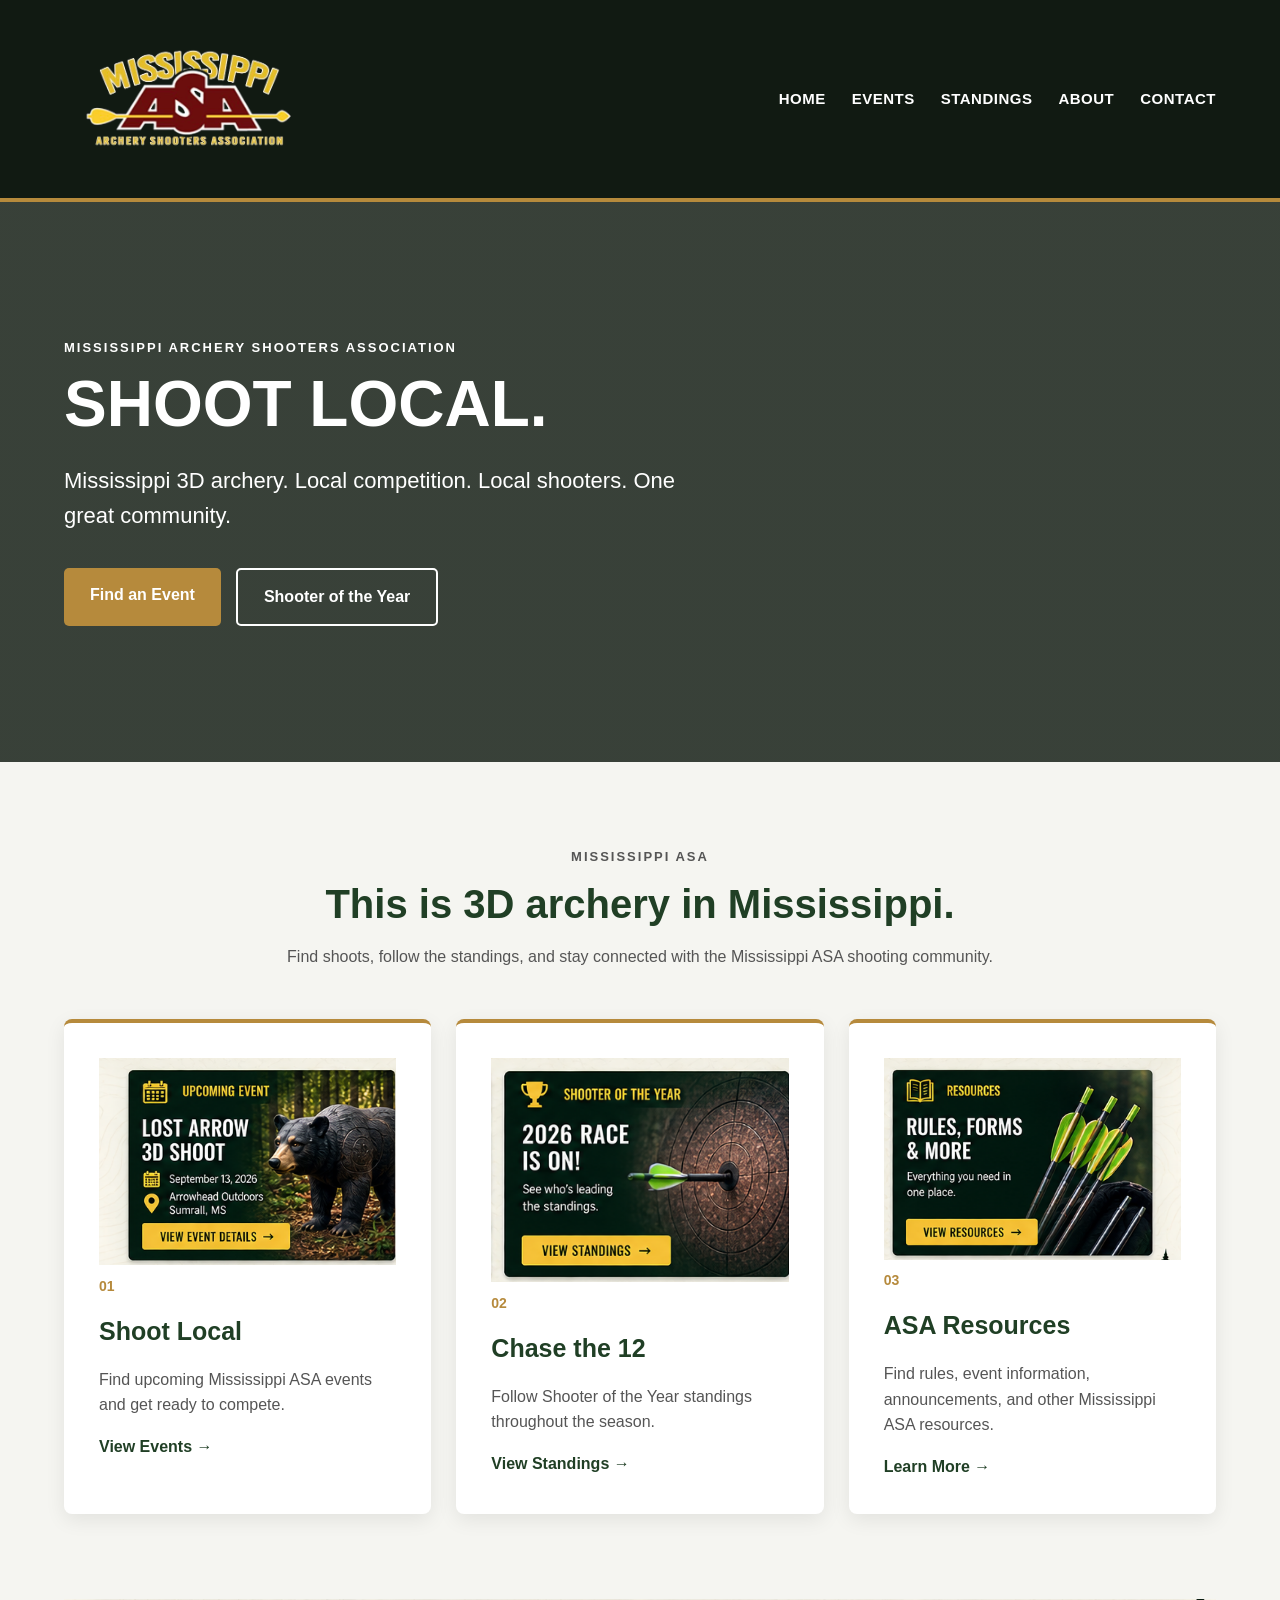
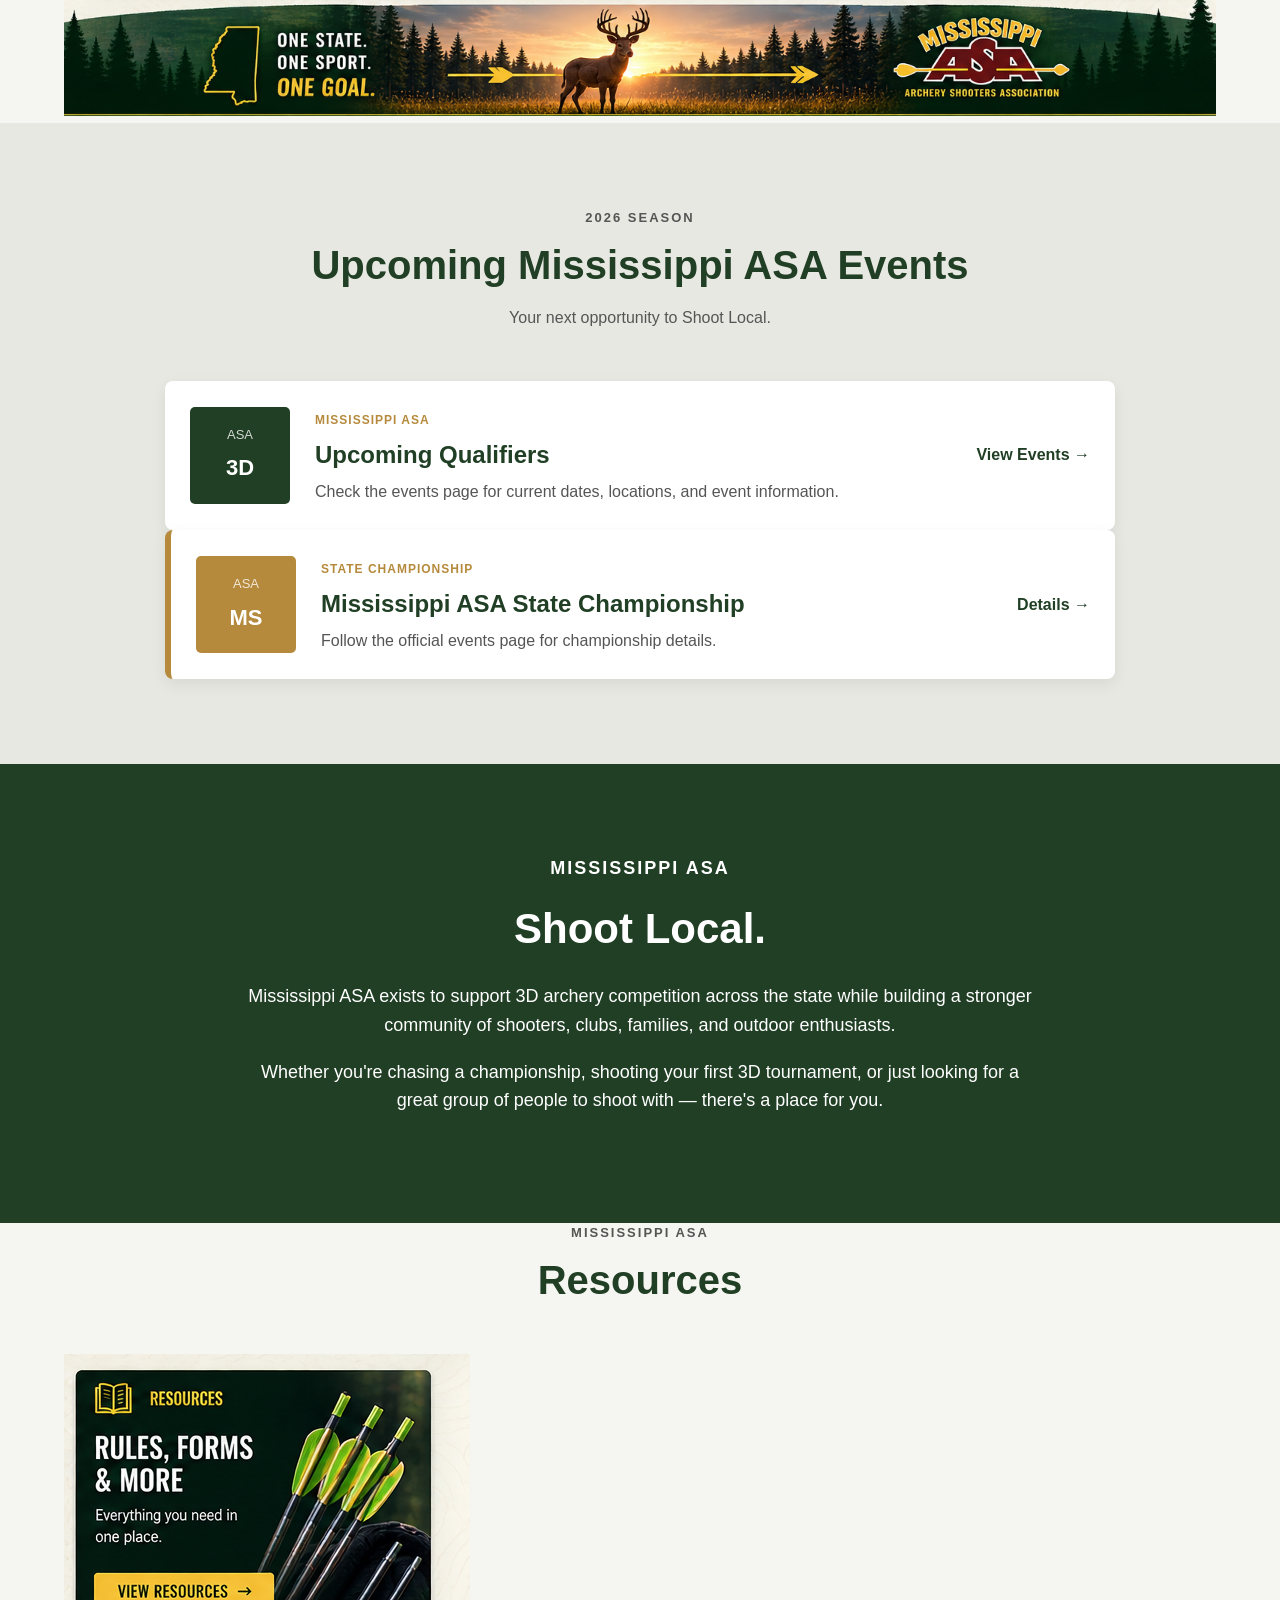
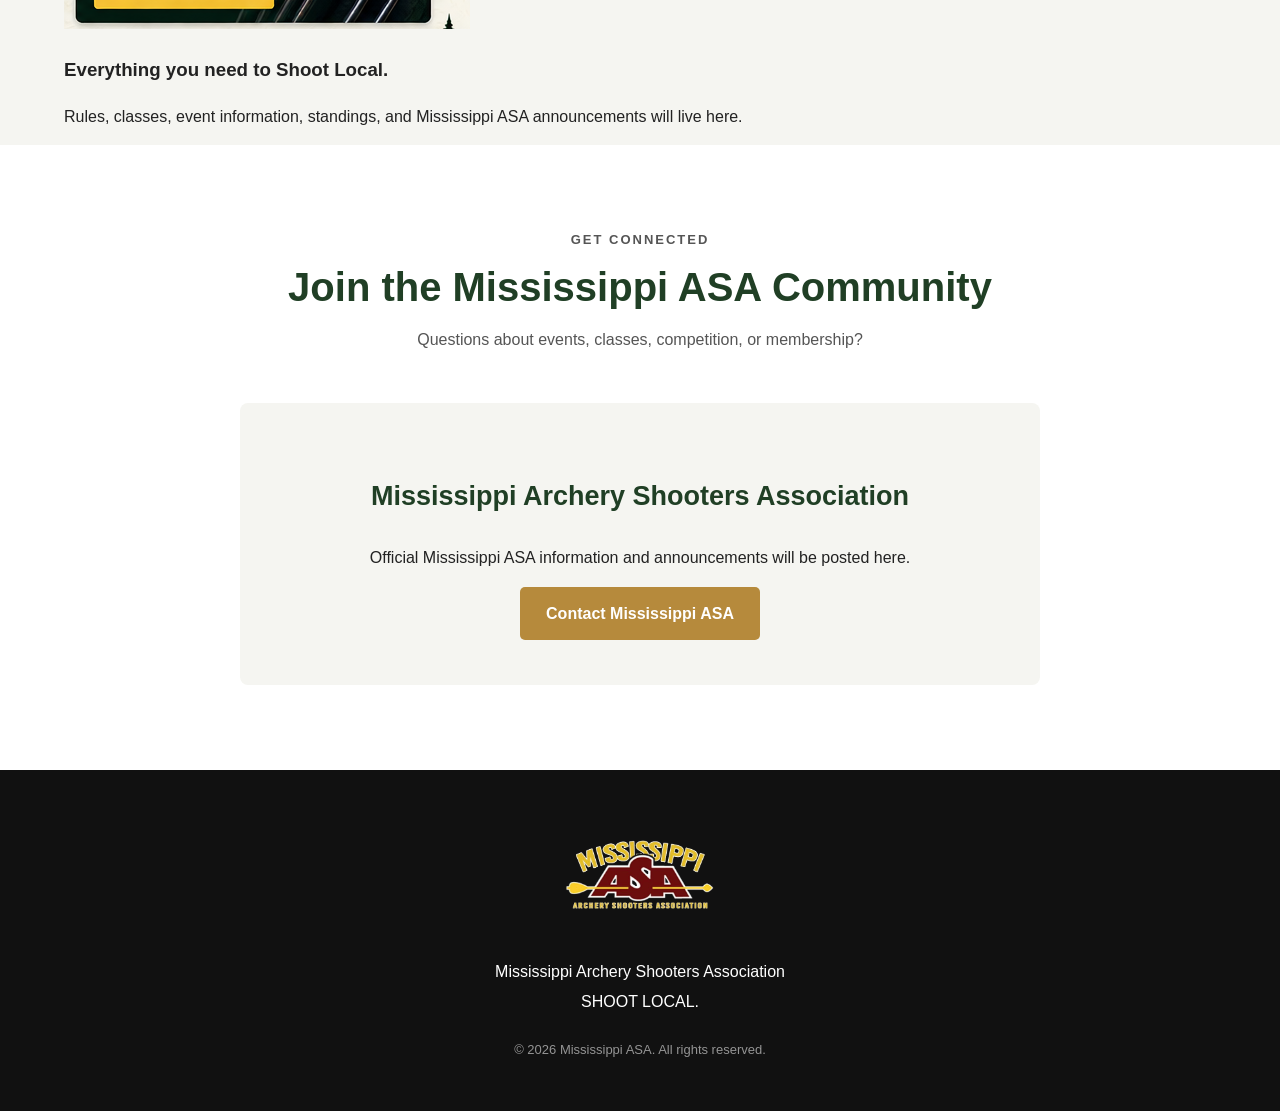
==== commit d9f0605f: "Remove classes section and update quick links Removed classes section and updated related links and " ====
--- a/index.html
+++ b/index.html
@@ -64,10 +64,6 @@
 
             <a href="standings.html">
                 Standings
-            </a>
-
-            <a href="#classes">
-                Classes
             </a>
 
             <a href="#about">
@@ -143,7 +139,7 @@
 
 
 <!-- =====================================================
-     INTRO
+     INTRO / QUICK LINKS
 ===================================================== -->
 
 <section class="quick-links">
@@ -162,9 +158,8 @@
 
             <p>
                 Find shoots, follow the standings,
-                learn your class, and stay connected
-                with the Mississippi ASA shooting
-                community.
+                and stay connected with the Mississippi ASA
+                shooting community.
             </p>
 
         </div>
@@ -174,7 +169,9 @@
         <div class="card-grid">
 
 
-            <!-- EVENT CARD -->
+            <!-- =================================================
+                 EVENT CARD
+            ================================================== -->
 
             <article class="card graphic-card">
 
@@ -208,7 +205,9 @@
 
 
 
-            <!-- SOTY CARD -->
+            <!-- =================================================
+                 SHOOTER OF THE YEAR CARD
+            ================================================== -->
 
             <article class="card graphic-card">
 
@@ -242,13 +241,15 @@
 
 
 
-            <!-- CLASSES CARD -->
+            <!-- =================================================
+                 RESOURCES CARD
+            ================================================== -->
 
             <article class="card graphic-card">
 
                 <img
-                    src="./images/msasa-card-classes.png"
-                    alt="Mississippi ASA classes"
+                    src="./images/msasa-card-resources.png"
+                    alt="Mississippi ASA resources"
                 >
 
                 <div class="card-content">
@@ -258,16 +259,17 @@
                     </span>
 
                     <h3>
-                        Know Your Class
+                        ASA Resources
                     </h3>
 
                     <p>
-                        Explore the ASA classes and
-                        find where you fit on the range.
+                        Find rules, event information,
+                        announcements, and other Mississippi
+                        ASA resources.
                     </p>
 
-                    <a href="#classes">
-                        View Classes →
+                    <a href="#contact">
+                        Learn More →
                     </a>
 
                 </div>
@@ -333,6 +335,10 @@
 
         <div class="event-list">
 
+
+            <!-- =================================================
+                 QUALIFIERS
+            ================================================== -->
 
             <article class="event-card">
 
@@ -379,6 +385,10 @@
 
 
 
+            <!-- =================================================
+                 STATE CHAMPIONSHIP
+            ================================================== -->
+
             <article class="event-card featured-event">
 
                 <div class="event-date">
@@ -419,203 +429,6 @@
                 >
                     Details →
                 </a>
-
-            </article>
-
-
-        </div>
-
-    </div>
-
-</section>
-
-
-
-<!-- =====================================================
-     CLASSES
-===================================================== -->
-
-<section
-    class="classes"
-    id="classes"
->
-
-    <div class="container">
-
-        <div class="section-heading">
-
-            <p class="eyebrow">
-                ASA COMPETITION
-            </p>
-
-            <h2>
-                Find Your Class
-            </h2>
-
-            <p>
-                Competition is better when you know
-                exactly where you belong.
-            </p>
-
-        </div>
-
-
-        <div class="class-grid">
-
-
-            <article class="class-card">
-
-                <h3>
-                    Semi-Pro
-                </h3>
-
-                <p>
-                    Mississippi ASA Semi-Pro
-                    competition.
-                </p>
-
-            </article>
-
-
-            <article class="class-card">
-
-                <h3>
-                    Known 50
-                </h3>
-
-                <p>
-                    ASA Known 50 competition.
-                </p>
-
-            </article>
-
-
-            <article class="class-card">
-
-                <h3>
-                    Senior Known 50
-                </h3>
-
-                <p>
-                    Senior Known 50 competition.
-                </p>
-
-            </article>
-
-
-            <article class="class-card">
-
-                <h3>
-                    Men's Open 45
-                </h3>
-
-                <p>
-                    Men's Open 45 competition.
-                </p>
-
-            </article>
-
-
-            <article class="class-card">
-
-                <h3>
-                    Known 45
-                </h3>
-
-                <p>
-                    Known 45 competition.
-                </p>
-
-            </article>
-
-
-            <article class="class-card">
-
-                <h3>
-                    Hunter 45
-                </h3>
-
-                <p>
-                    Hunter 45 competition.
-                </p>
-
-            </article>
-
-
-            <article class="class-card">
-
-                <h3>
-                    Senior Open
-                </h3>
-
-                <p>
-                    Senior Open competition.
-                </p>
-
-            </article>
-
-
-            <article class="class-card">
-
-                <h3>
-                    Senior Known
-                </h3>
-
-                <p>
-                    Senior Known competition.
-                </p>
-
-            </article>
-
-
-            <article class="class-card">
-
-                <h3>
-                    Senior Hunter 45
-                </h3>
-
-                <p>
-                    Senior Hunter 45 competition.
-                </p>
-
-            </article>
-
-
-            <article class="class-card">
-
-                <h3>
-                    Women's Open 45
-                </h3>
-
-                <p>
-                    Women's Open 45 competition.
-                </p>
-
-            </article>
-
-
-            <article class="class-card">
-
-                <h3>
-                    Women's Known 45
-                </h3>
-
-                <p>
-                    Women's Known 45 competition.
-                </p>
-
-            </article>
-
-
-            <article class="class-card">
-
-                <h3>
-                    Open 40
-                </h3>
-
-                <p>
-                    Open 40 competition.
-                </p>
 
             </article>
 
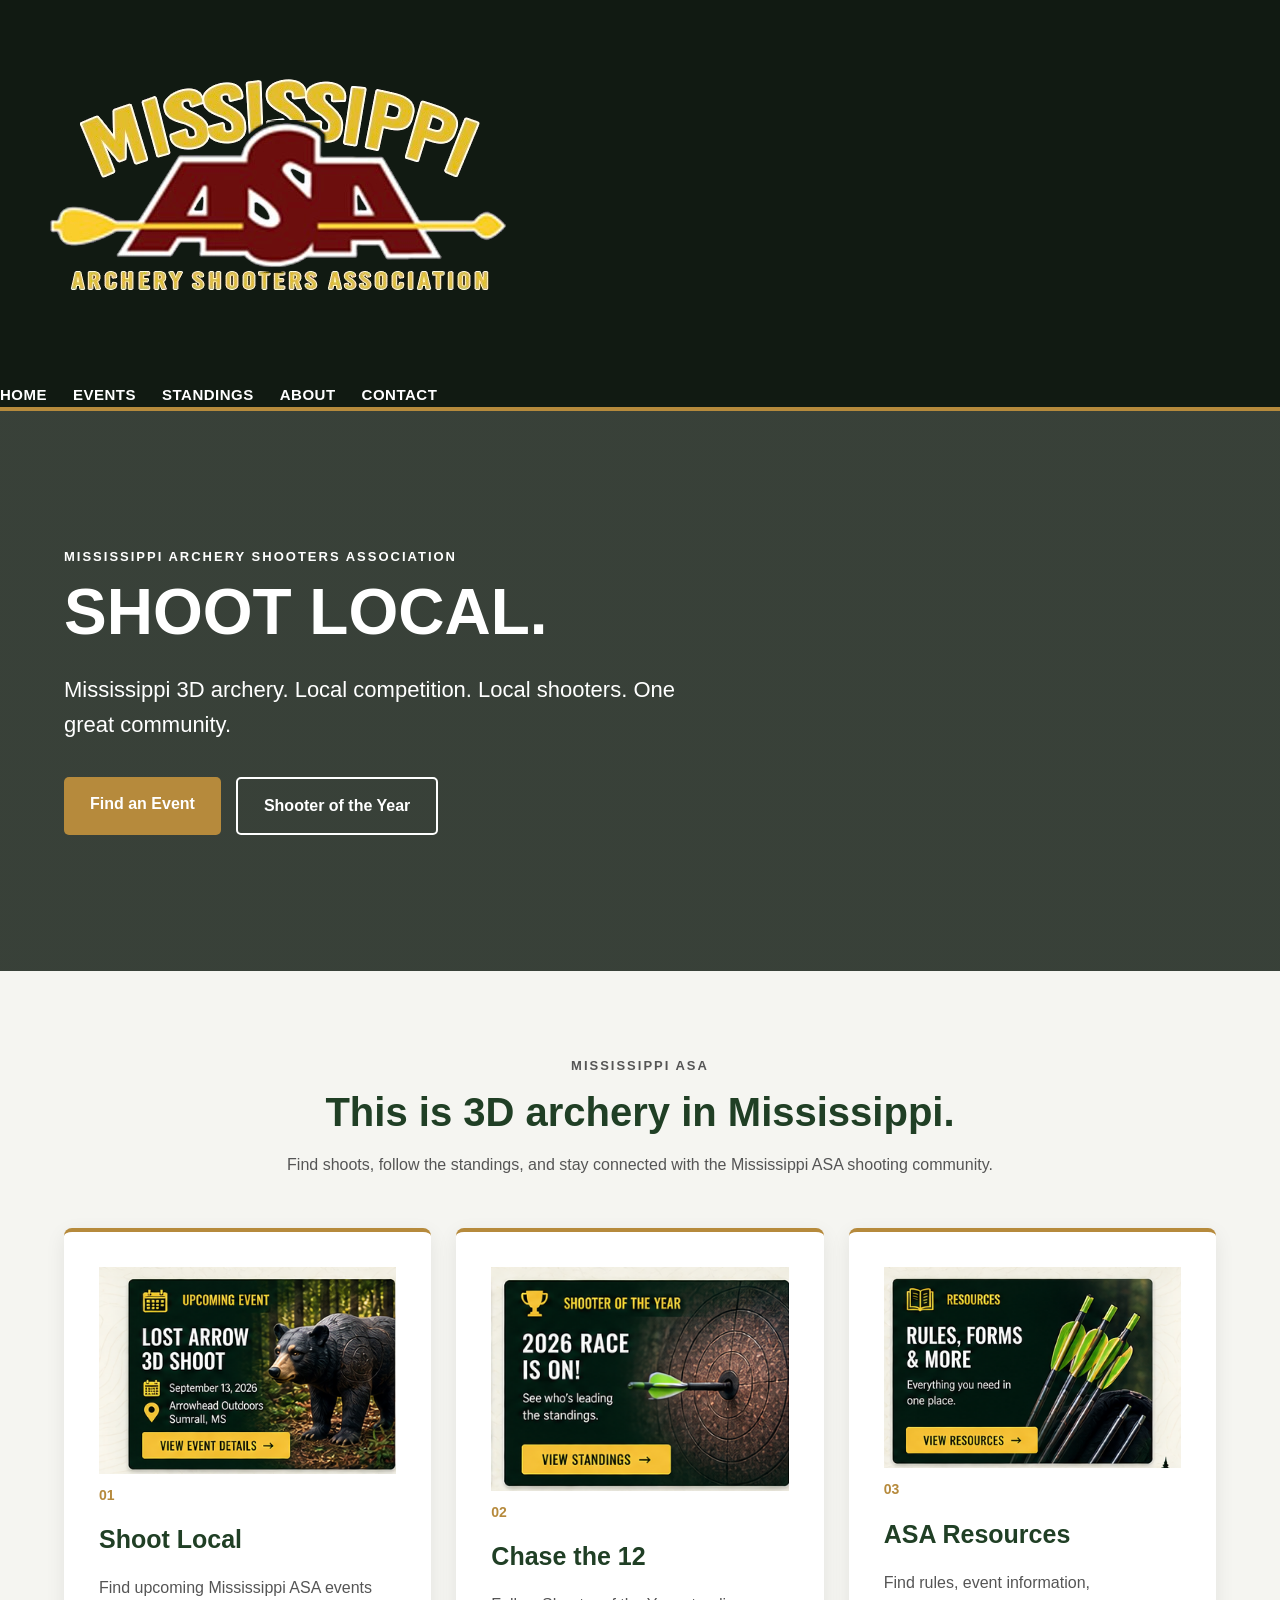
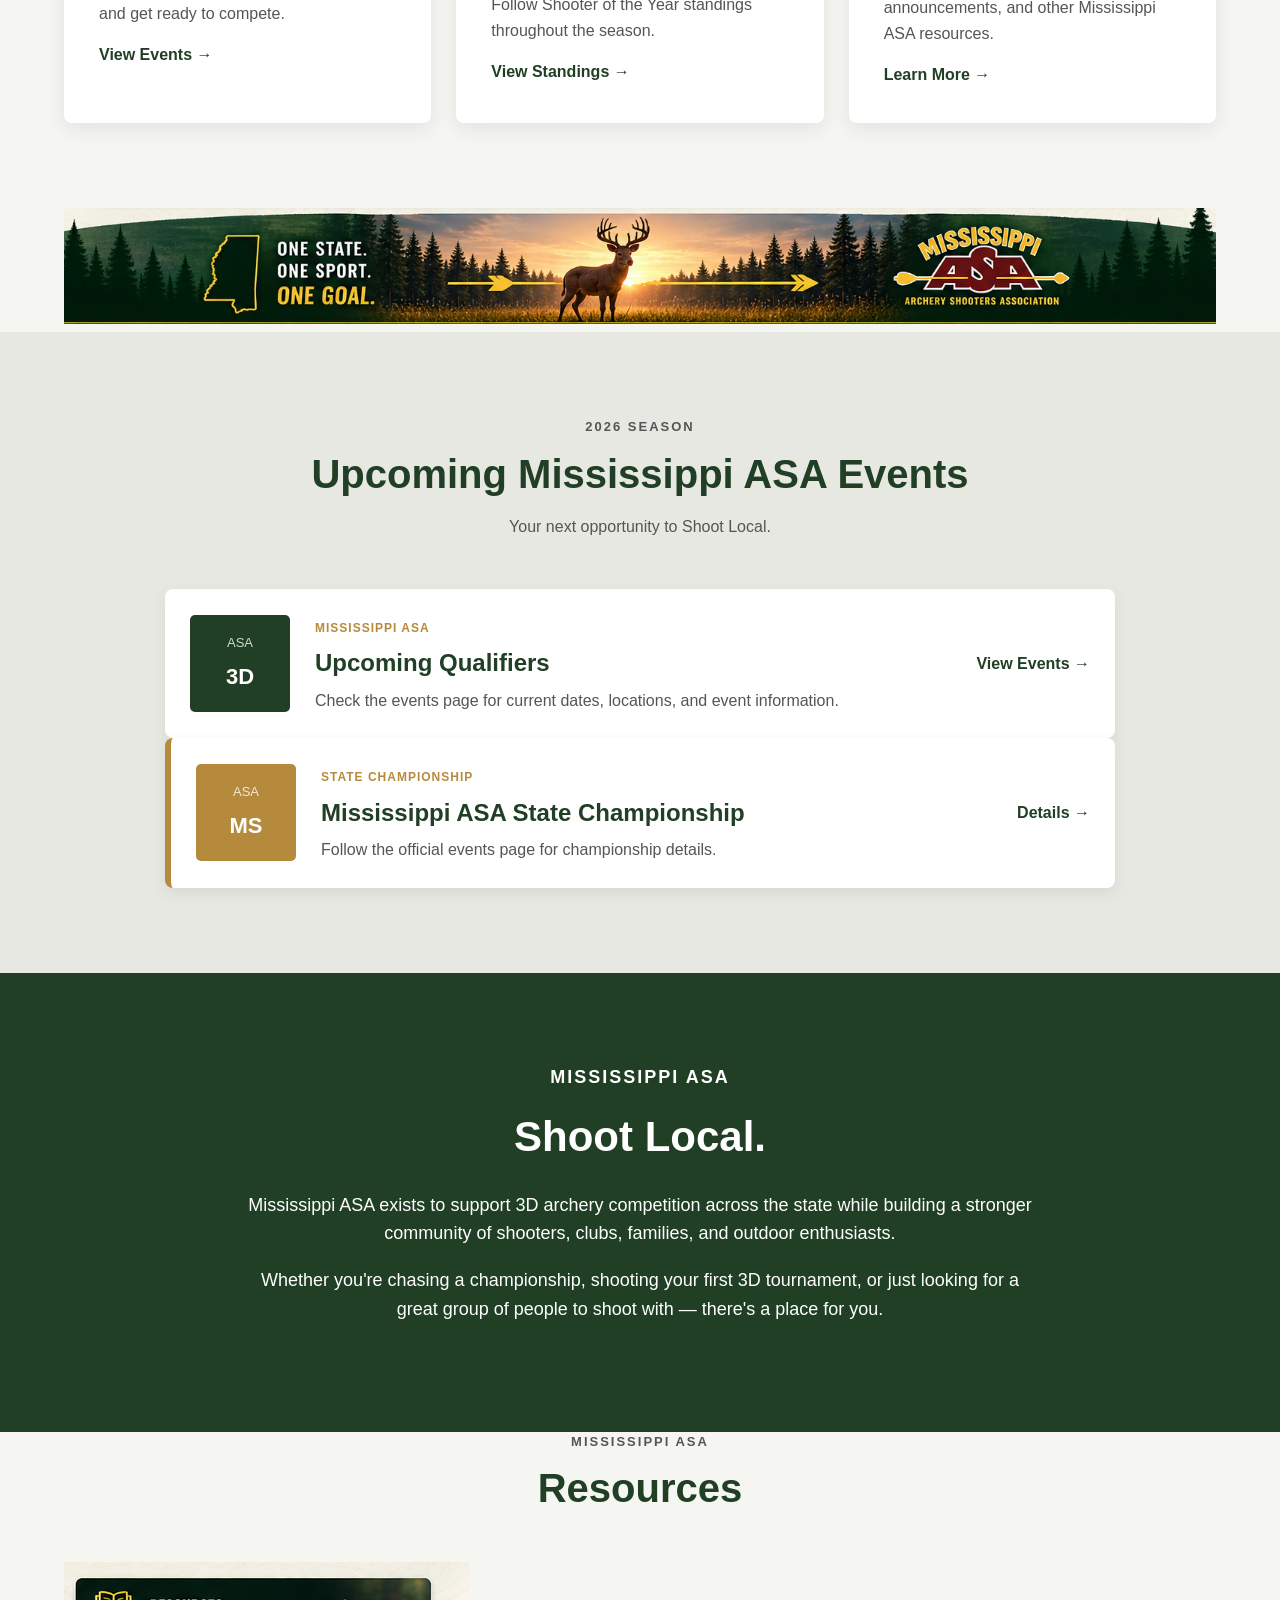
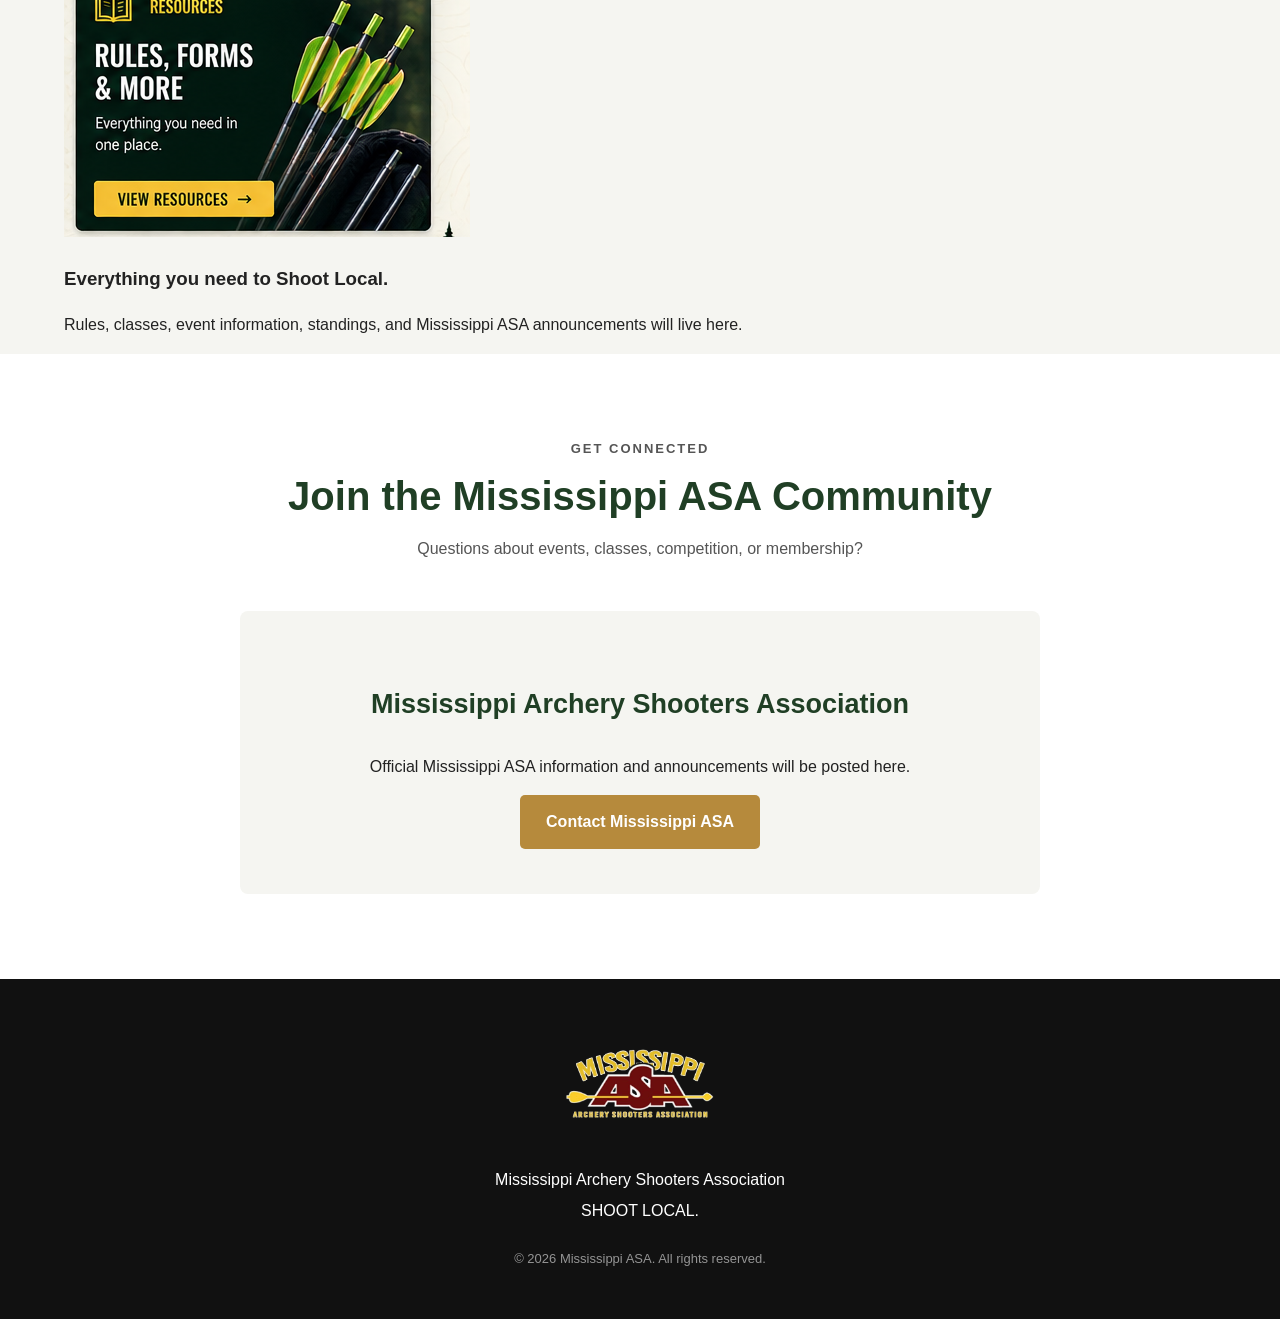
==== commit e6610e64: "Refactor header and update logo link Updated header structure and logo implementation." ====
--- a/index.html
+++ b/index.html
@@ -36,20 +36,14 @@
 
 <header class="site-header">
 
-    <div class="container header-content">
-
-        <a
-            href="index.html"
-            class="brand"
-        >
-
-            <img
-                src="./images/msasa-logo-transparent.png"
-                alt="Mississippi Archery Shooters Association"
-                class="site-logo"
-            >
-
-        </a>
+    <div class="header-container">
+
+        <div class="logo">
+            <a href="index.html">
+                <img src="images/msasa-logo-transparent.png" 
+                     alt="Mississippi ASA Archery Shooters Association">
+            </a>
+        </div>
 
 
         <nav class="main-nav">
@@ -66,15 +60,16 @@
                 Standings
             </a>
 
-            <a href="#about">
+            <a href="about.html">
                 About
             </a>
 
-            <a href="#contact">
+            <a href="contact.html">
                 Contact
             </a>
 
         </nav>
+
 
     </div>
 
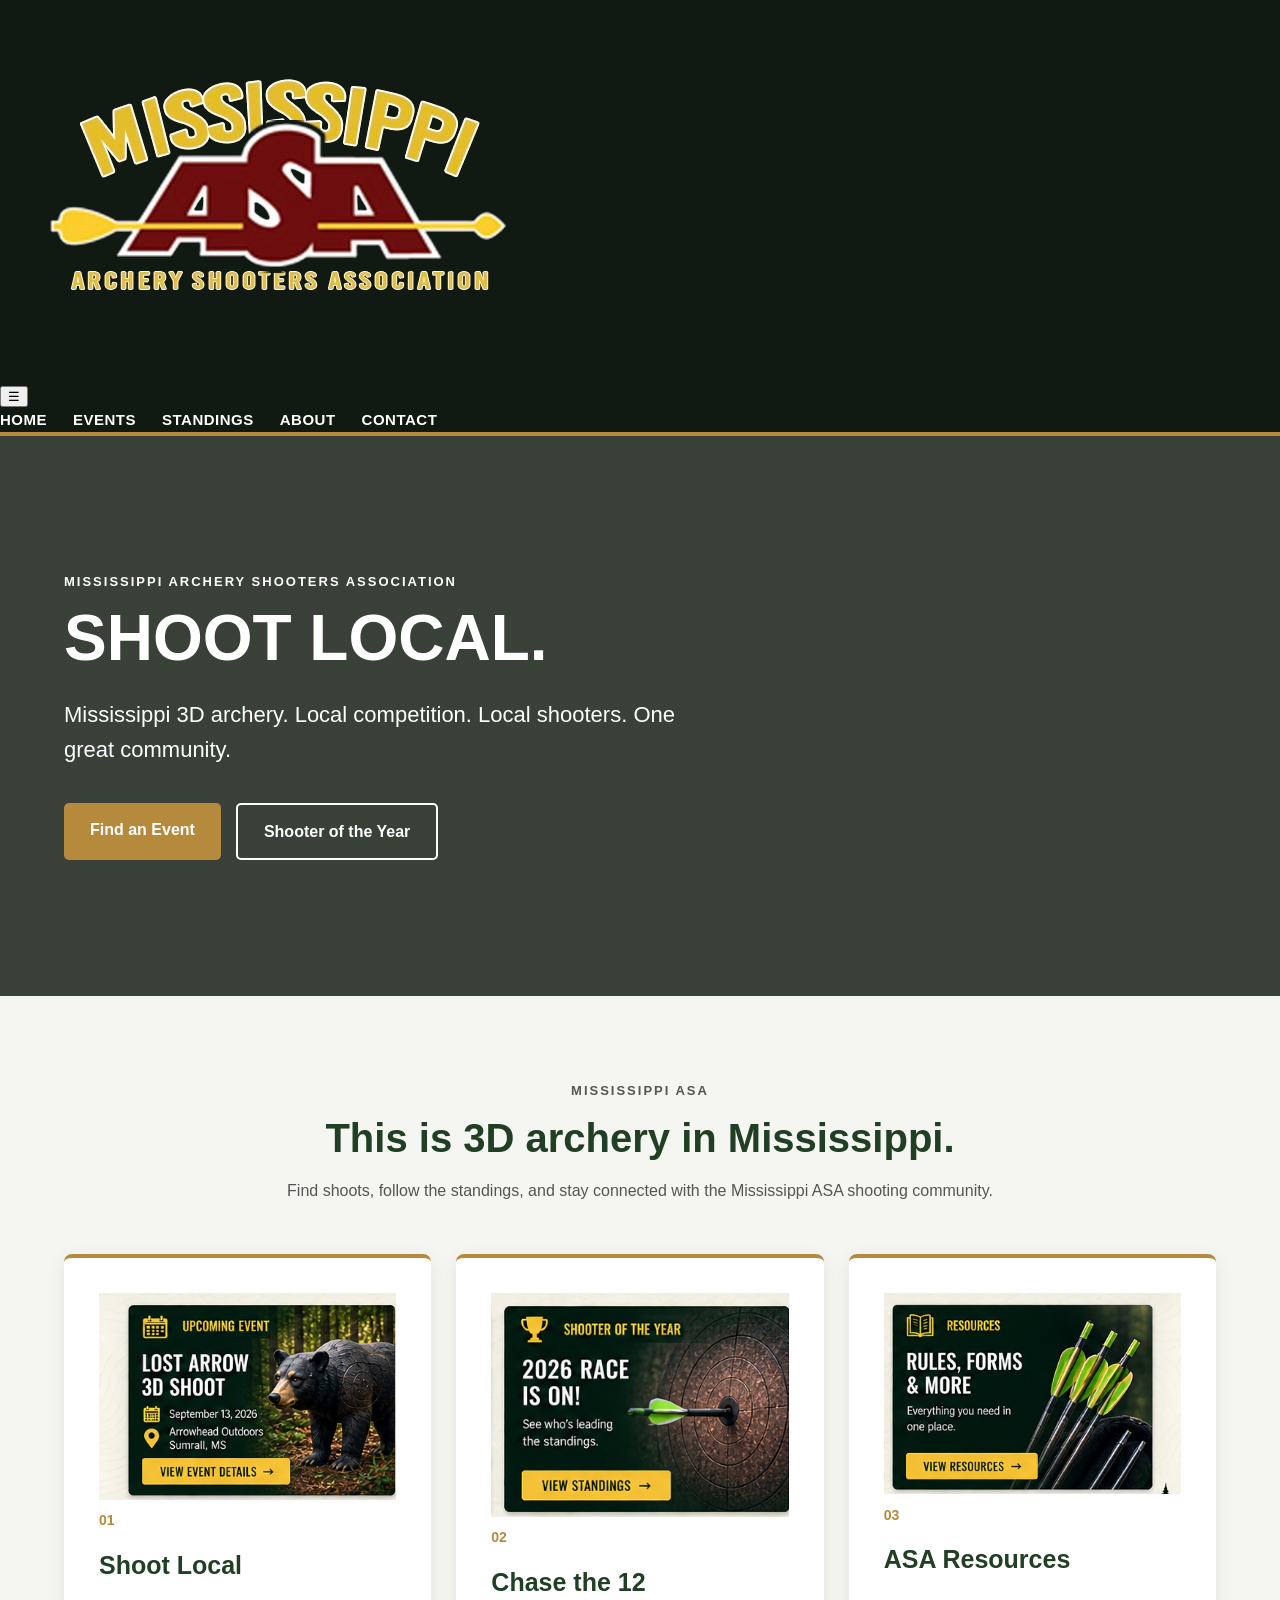
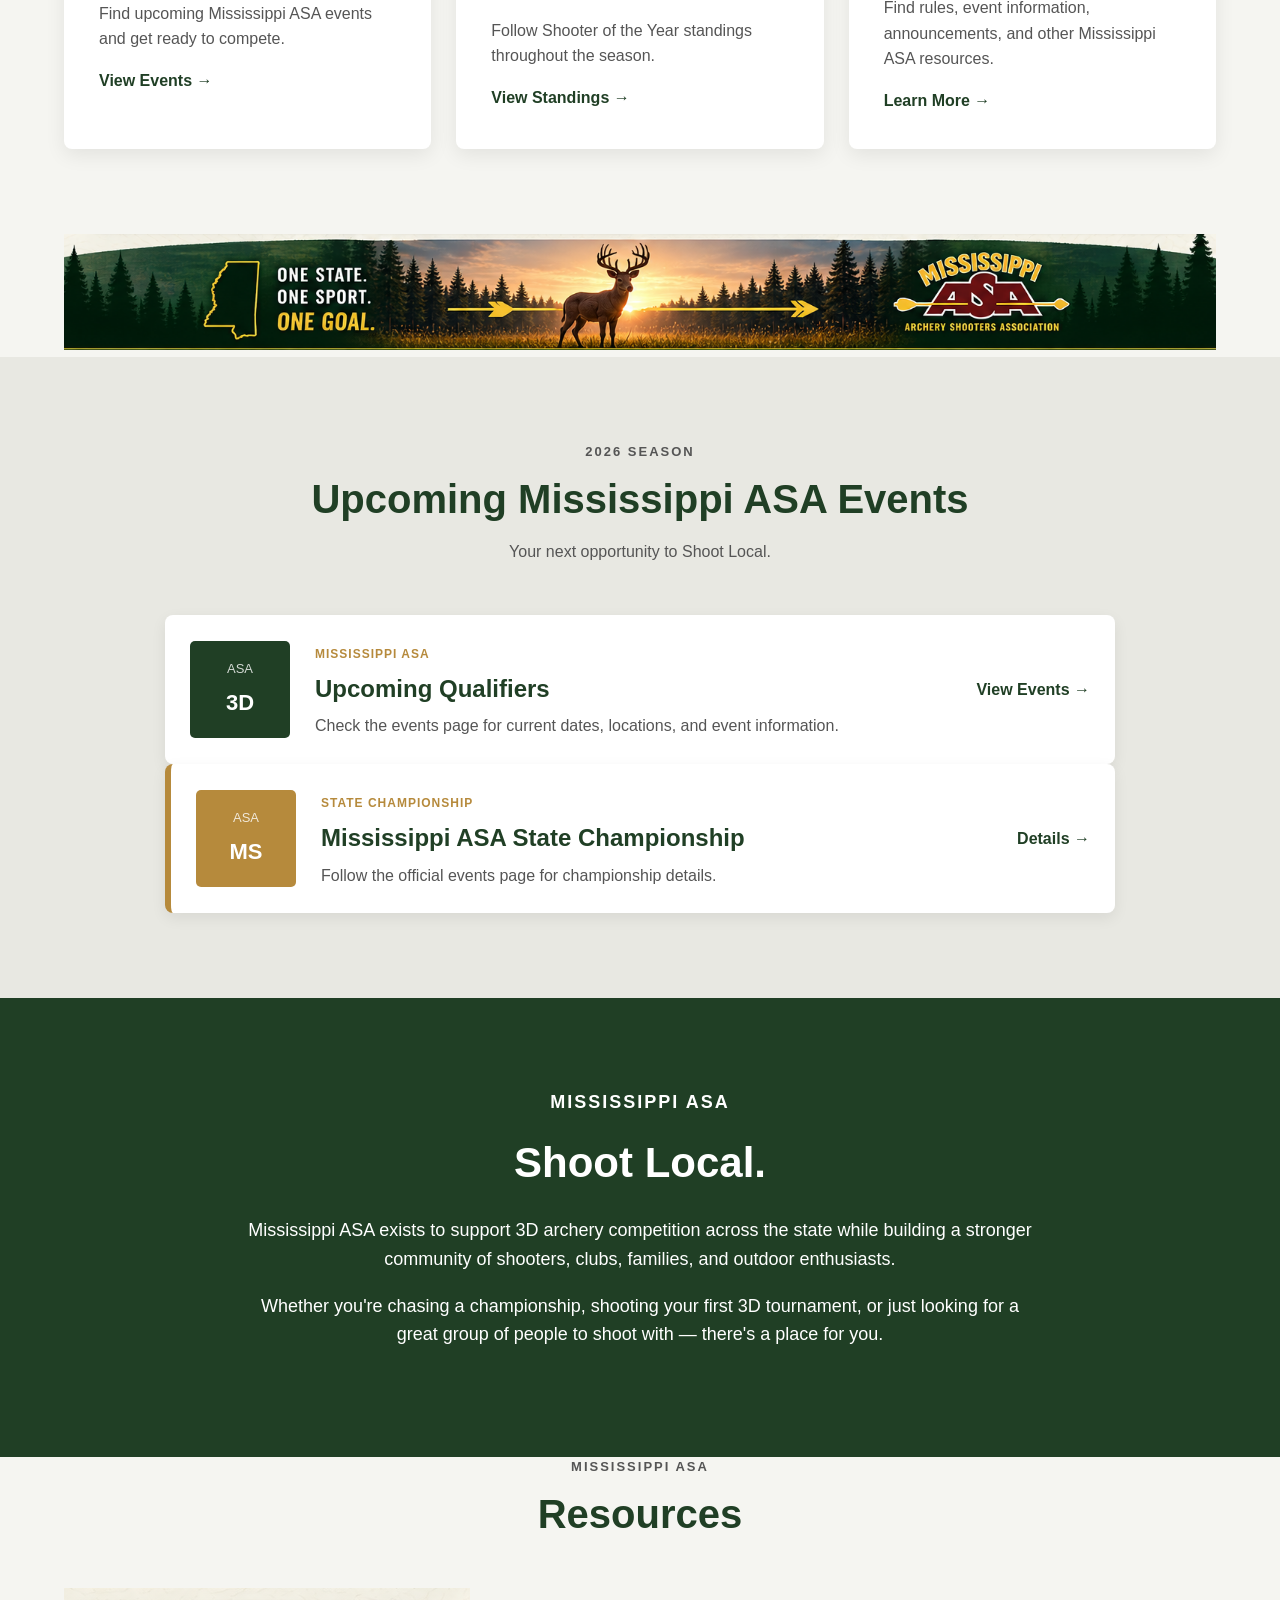
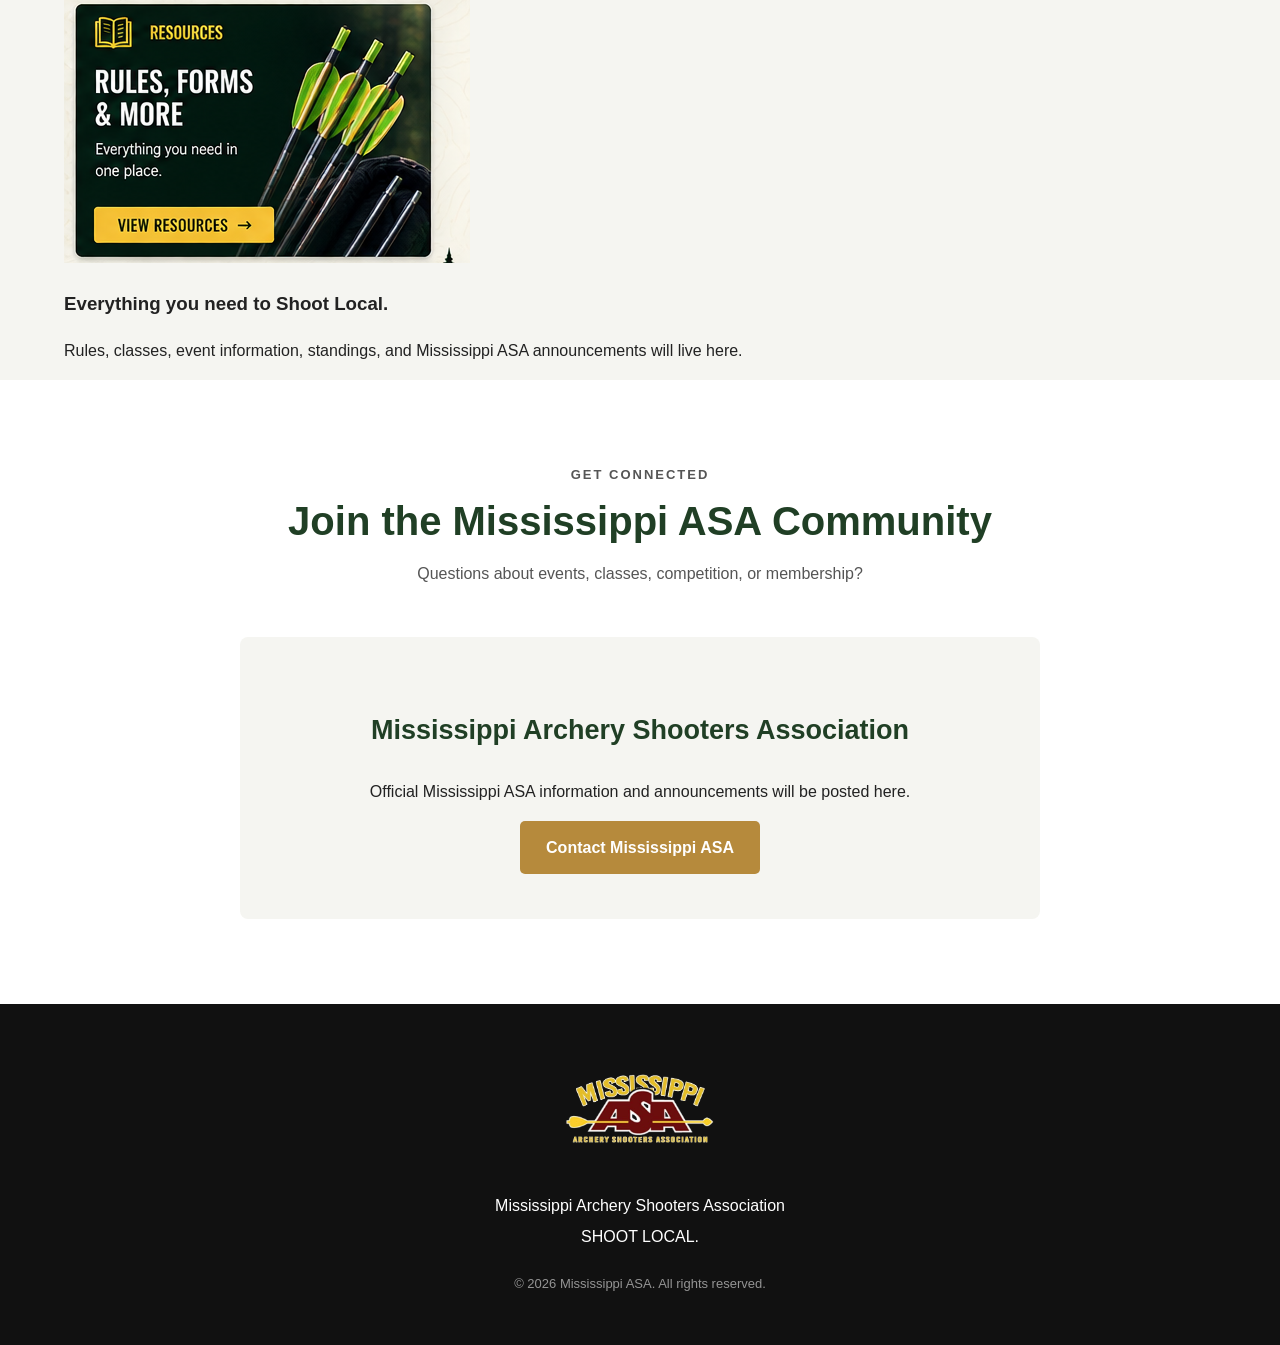
==== commit 1dbb1dc0: "Add menu toggle button to main navigation Added a menu toggle button to the navigation." ====
--- a/index.html
+++ b/index.html
@@ -40,13 +40,18 @@
 
         <div class="logo">
             <a href="index.html">
-                <img src="images/msasa-logo-transparent.png" 
+                <img src="images/msasa-logo-transparent.png"
                      alt="Mississippi ASA Archery Shooters Association">
             </a>
         </div>
 
 
-        <nav class="main-nav">
+        <button class="menu-toggle" id="menuToggle">
+            ☰
+        </button>
+
+
+        <nav class="main-nav" id="mainNav">
 
             <a href="index.html">
                 Home
@@ -74,7 +79,6 @@
     </div>
 
 </header>
-
 
 
 <!-- =====================================================
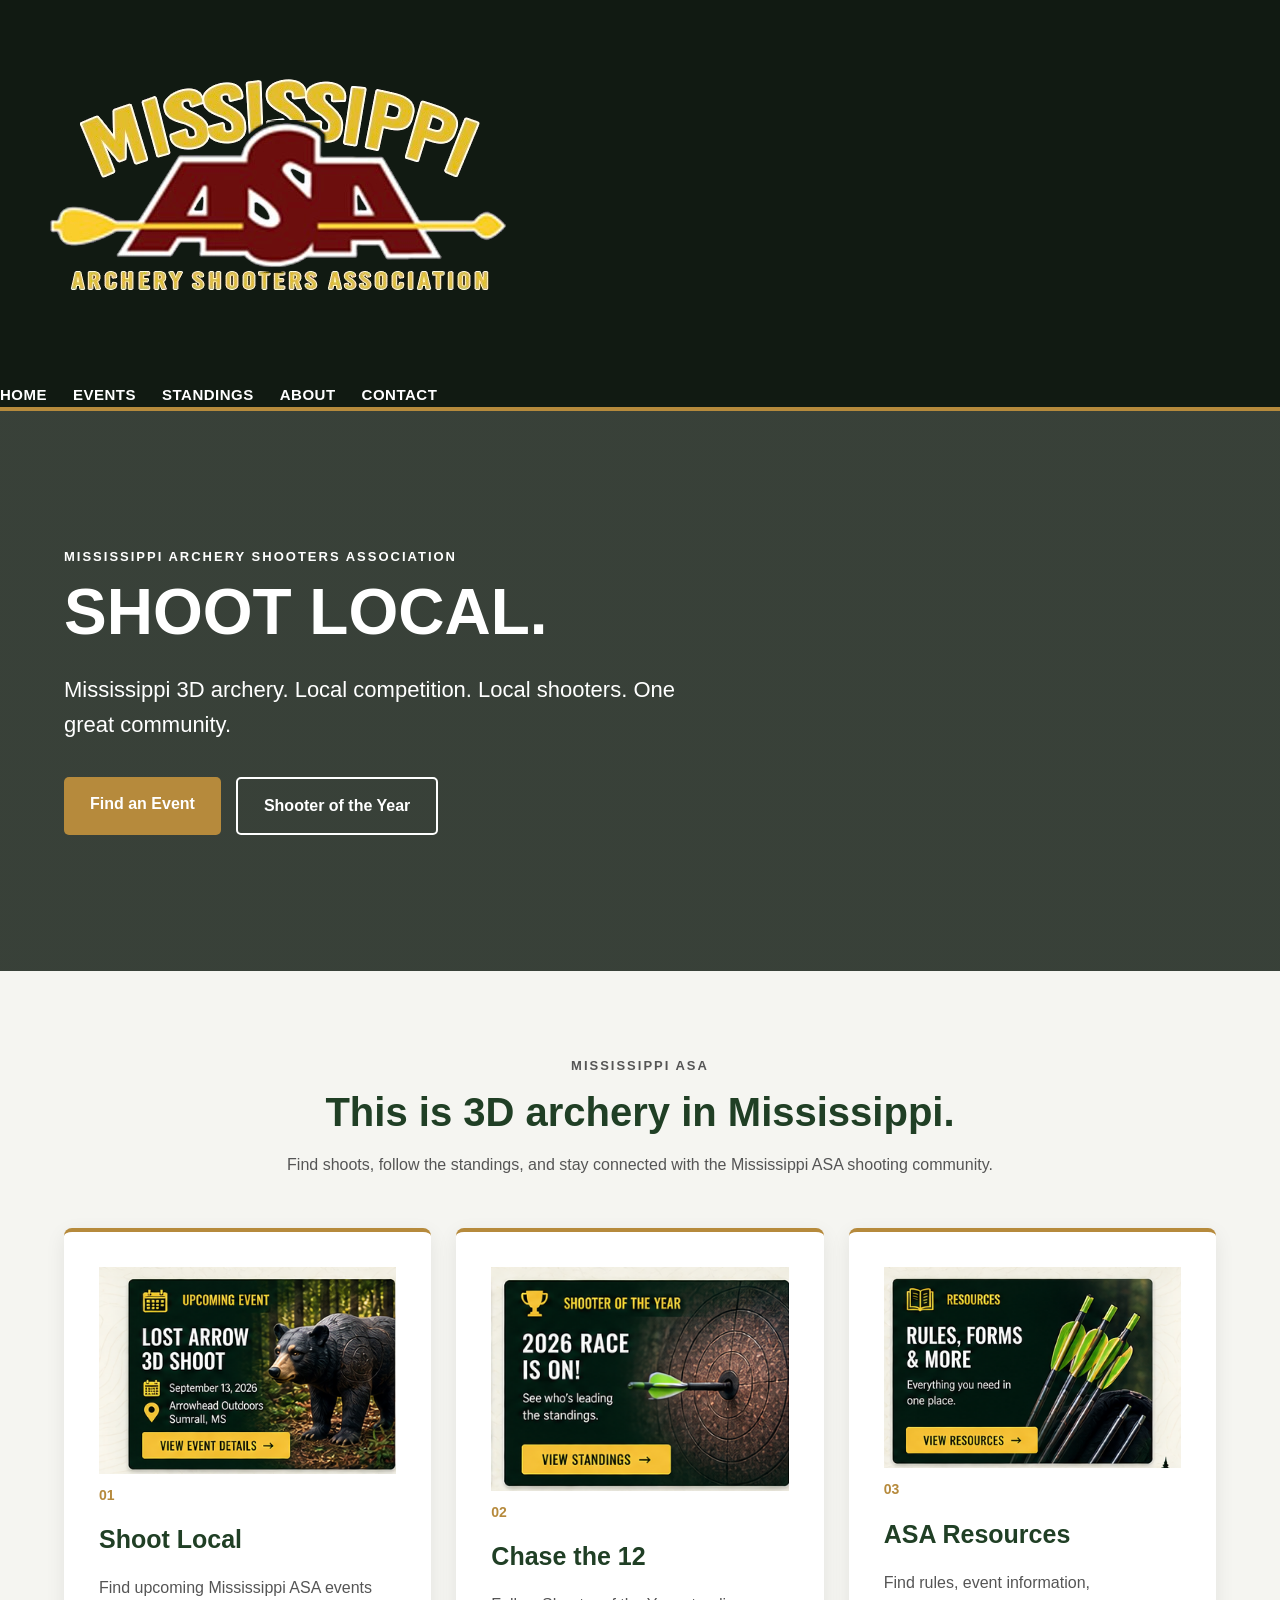
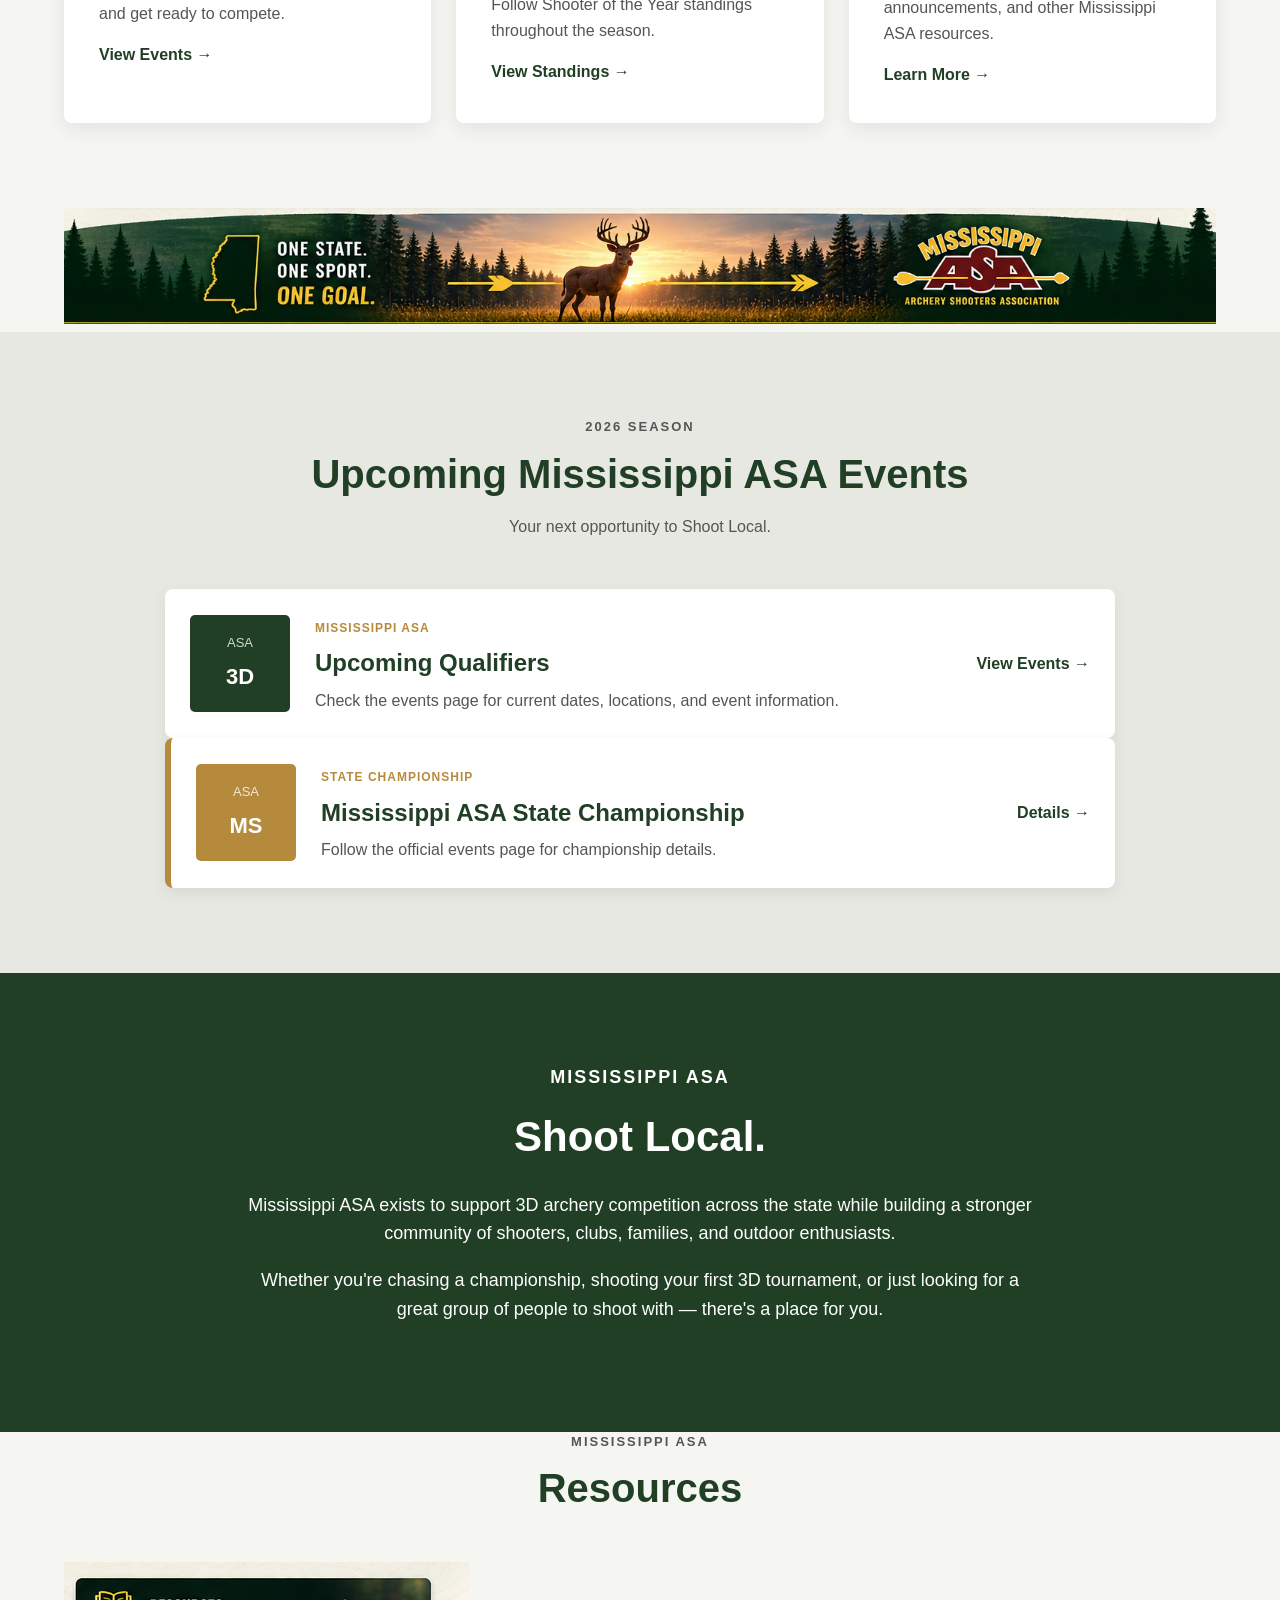
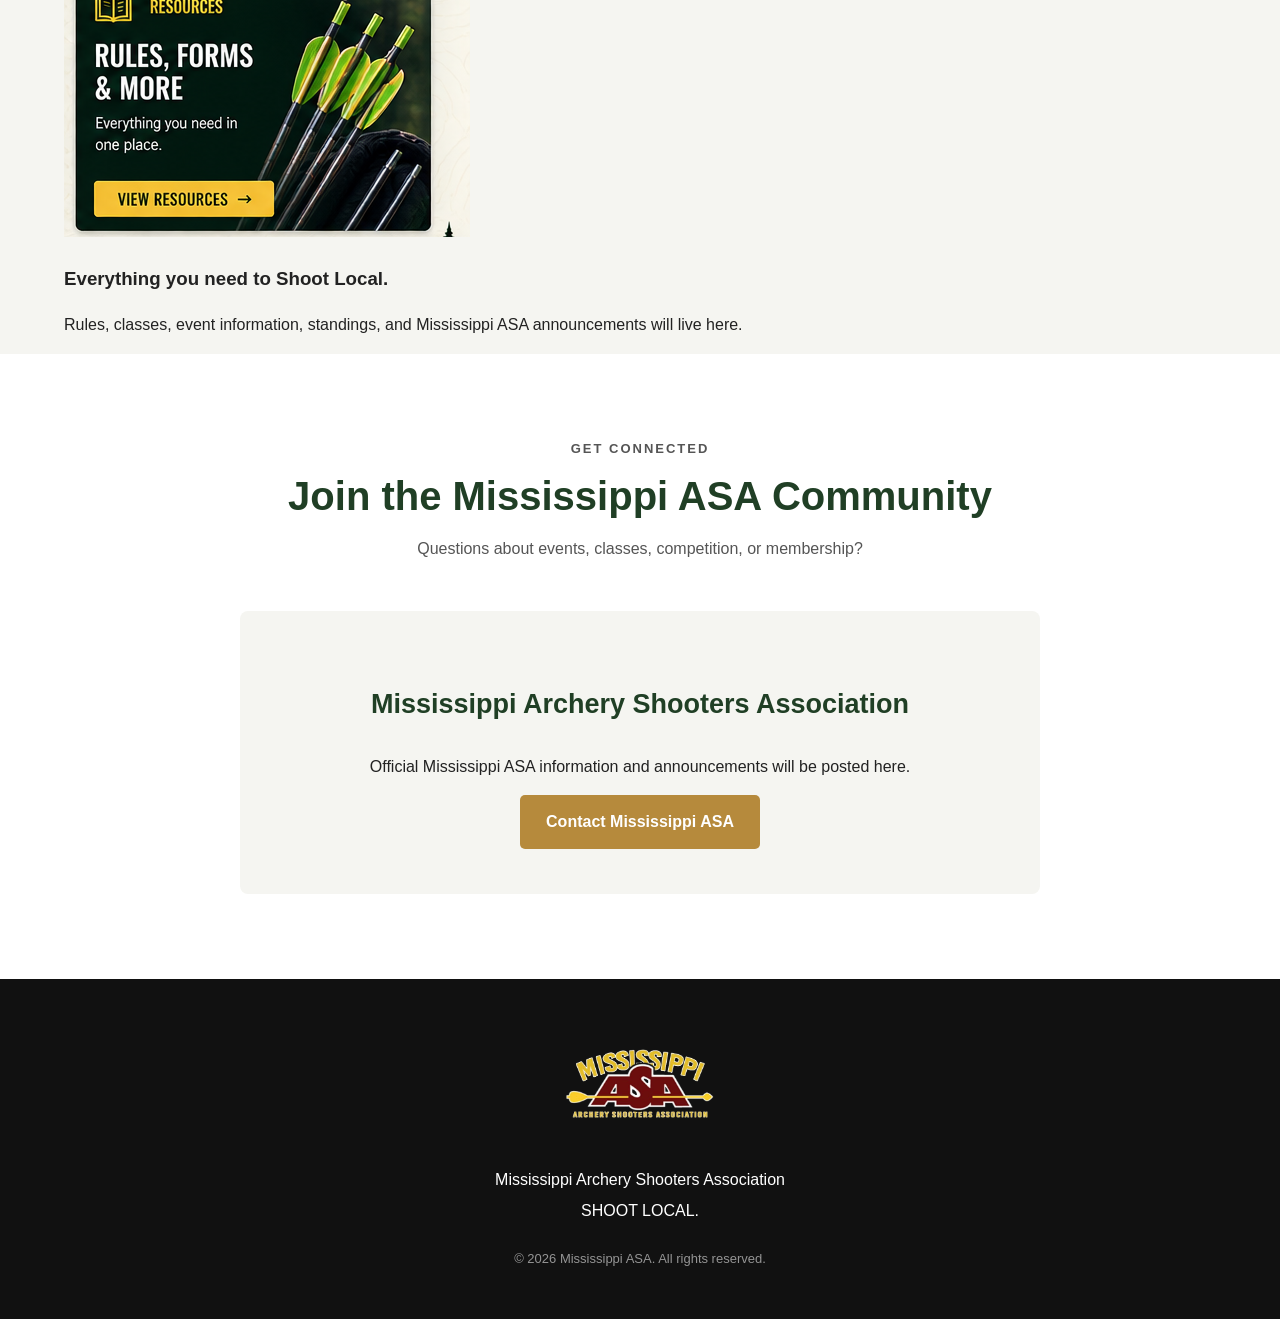
==== commit f9776a5c: "Add menu toggle functionality to index.html" ====
--- a/index.html
+++ b/index.html
@@ -621,7 +621,20 @@
 
 </footer>
 
-
+<script>
+
+const menuToggle = document.getElementById("menuToggle");
+
+const mainNav = document.getElementById("mainNav");
+
+
+menuToggle.addEventListener("click", () => {
+
+    mainNav.classList.toggle("active");
+
+});
+
+</script>
 </body>
 
 </html>
--- a/css/style.css
+++ b/css/style.css
@@ -1733,3 +1733,105 @@
 
     text-decoration: underline;
 }
+/* ================================
+   MOBILE NAVIGATION
+================================ */
+
+
+.menu-toggle {
+
+    display:none;
+
+    background:none;
+
+    border:none;
+
+    color:white;
+
+    font-size:32px;
+
+    cursor:pointer;
+
+}
+
+
+
+@media (max-width:768px) {
+
+
+    .header-container {
+
+        display:flex;
+
+        justify-content:space-between;
+
+        align-items:center;
+
+        padding:20px;
+
+    }
+
+
+    .logo img {
+
+        width:170px;
+
+    }
+
+
+    .menu-toggle {
+
+        display:block;
+
+    }
+
+
+
+    .main-nav {
+
+        display:none;
+
+        position:absolute;
+
+        top:90px;
+
+        left:0;
+
+        width:100%;
+
+        background:#102b18;
+
+        flex-direction:column;
+
+        text-align:center;
+
+        padding:20px 0;
+
+        z-index:999;
+
+    }
+
+
+
+    .main-nav a {
+
+        padding:15px;
+
+        display:block;
+
+        color:white;
+
+        font-size:18px;
+
+    }
+
+
+
+    .main-nav.active {
+
+        display:flex;
+
+    }
+
+
+}
